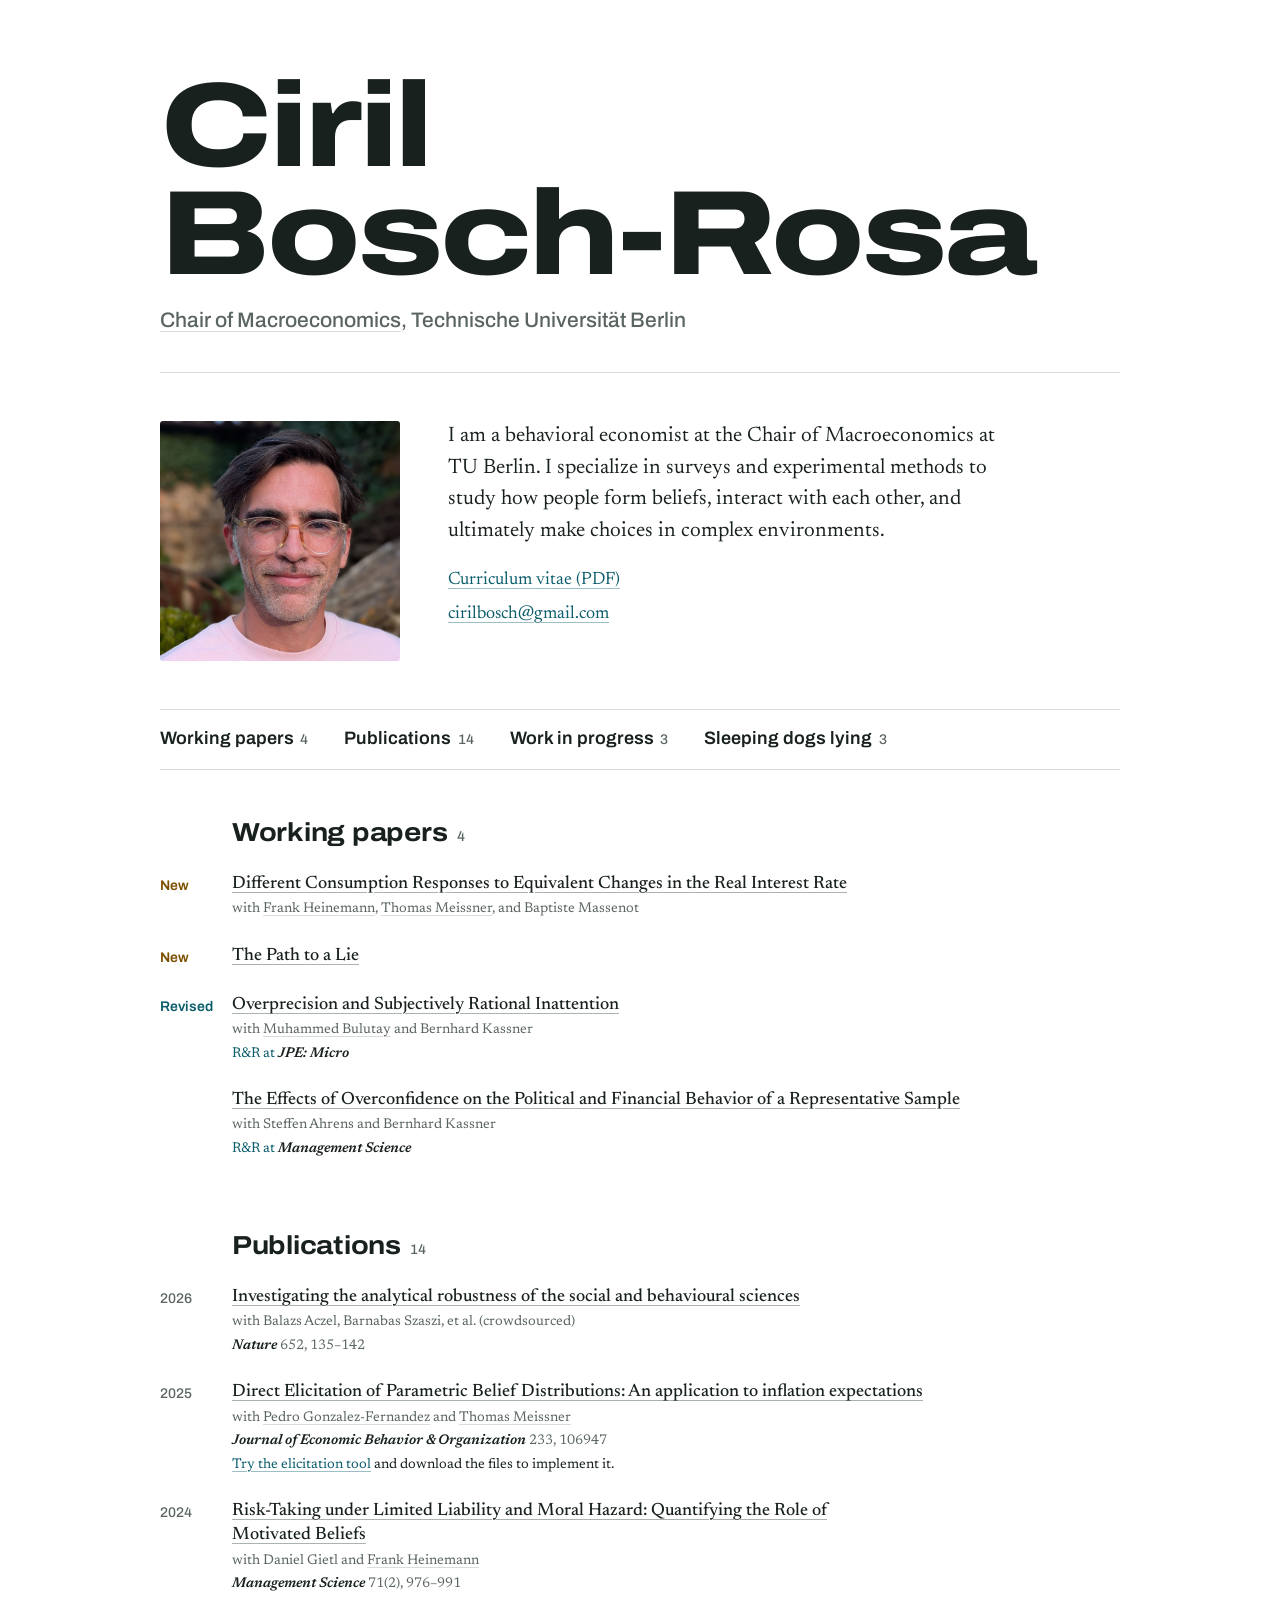
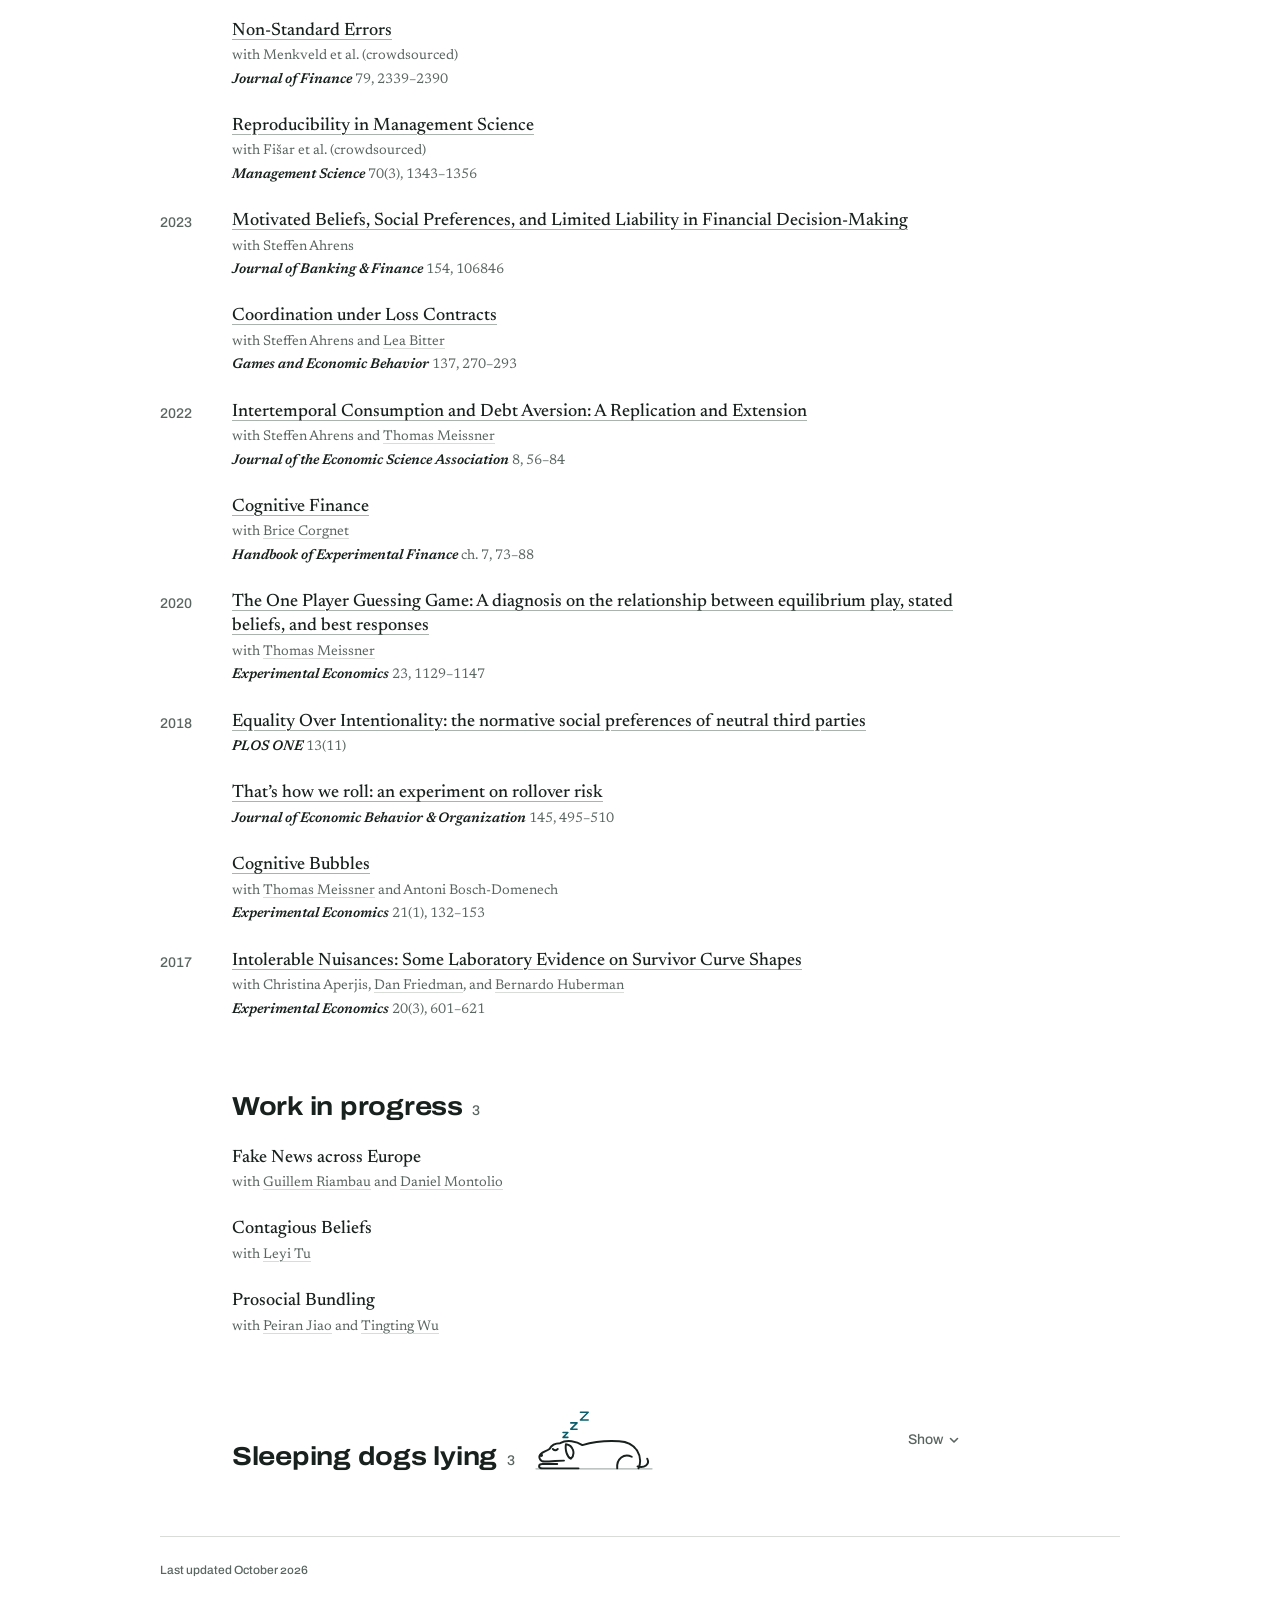
==== index.html @ 8be8461b "Link papers over https (Enforce HTTPS now on for papers.boschrosa.com) Co-Authored-By: Claude Opus 5" ====
<!doctype html>
<html lang="en">
<head>
<meta charset="utf-8">
<meta name="viewport" content="width=device-width, initial-scale=1, viewport-fit=cover">
<title>Ciril Bosch-Rosa</title>
<meta name="description" content="Behavioral economist at the Chair of Macroeconomics, TU Berlin. Surveys and experiments on how people form beliefs, interact with each other, and make choices in complex environments.">
<link rel="canonical" href="https://www.boschrosa.com/">
<meta property="og:type" content="website">
<meta property="og:title" content="Ciril Bosch-Rosa">
<meta property="og:description" content="Behavioral economist at the Chair of Macroeconomics, TU Berlin.">
<meta property="og:url" content="https://www.boschrosa.com/">
<meta property="og:image" content="https://www.boschrosa.com/photo.jpg">
<link rel="icon" href="favicon.svg" type="image/svg+xml">
<link rel="preload" href="fonts/newsreader.woff" as="font" type="font/woff" crossorigin>
<link rel="stylesheet" href="style.css">
<script type="application/ld+json">
{"@context":"https://schema.org","@type":"Person","name":"Ciril Bosch-Rosa","jobTitle":"Behavioral economist","url":"https://www.boschrosa.com/","affiliation":{"@type":"Organization","name":"Chair of Macroeconomics, Technische Universität Berlin","url":"https://www.tu.berlin/en/macroeconomics"}}
</script>
</head>
<body>
<div class="wrap">

<header class="masthead">
  <h1 class="name"><span>Ciril</span> <span>Bosch-Rosa</span></h1>
  <p class="role"><a href="https://www.tu.berlin/en/macroeconomics">Chair of Macroeconomics</a>, Technische Universität Berlin</p>
</header>

<section class="intro" aria-label="About">
  <img class="portrait" src="photo.jpg" alt="Portrait of Ciril Bosch-Rosa" width="800" height="800">
  <div class="intro-text">
    <p class="bio">I am a behavioral economist at the Chair of Macroeconomics at TU Berlin. I specialize in surveys and experimental methods to study how people form beliefs, interact with each other, and ultimately make choices in complex environments.</p>
    <ul class="contact">
      <li><a href="https://papers.boschrosa.com/BoschRosa_CV.pdf">Curriculum vitae (PDF)</a></li>
      <li><a href="mailto:cirilbosch@gmail.com">cirilbosch@gmail.com</a></li>
    </ul>
  </div>
</section>

<nav class="sections" aria-label="Sections">
  <ul class="contents">
    <li><a href="#working-papers"><span class="label">Working papers</span> <span class="count">4</span></a></li>
    <li><a href="#publications"><span class="label">Publications</span> <span class="count">14</span></a></li>
    <li><a href="#in-progress"><span class="label">Work in progress</span> <span class="count">3</span></a></li>
    <li><a href="#sleeping-dogs"><span class="label">Sleeping dogs lying</span> <span class="count">3</span></a></li>
  </ul>
</nav>

  <main>

    <section class="section" aria-labelledby="working-papers">
      <h2 id="working-papers">Working papers <span class="count">4</span></h2>
      <ul class="papers">

        <li class="paper">
          <span class="mark flag new">New</span>
          <div class="entry">
            <p class="title"><a href="https://papers.boschrosa.com/consumption.pdf">Different Consumption Responses to Equivalent Changes in the Real Interest Rate</a></p>
            <p class="authors">with <a href="https://www.tu.berlin/macroeconomics/team/prof-dr-frank-heinemann">Frank Heinemann</a>, <a href="https://tmeissner.com/">Thomas Meissner</a>, and Baptiste Massenot</p>
          </div>
        </li>

        <li class="paper">
          <span class="mark flag new">New</span>
          <div class="entry">
            <p class="title"><a href="https://papers.boschrosa.com/Path.pdf">The Path to a Lie</a></p>
          </div>
        </li>

        <li class="paper">
          <span class="mark flag">Revised</span>
          <div class="entry">
            <p class="title"><a href="https://papers.boschrosa.com/Irrational.pdf">Overprecision and Subjectively Rational Inattention</a></p>
            <p class="authors">with <a href="https://sites.google.com/view/muhammedbulutay/about-me">Muhammed Bulutay</a> and Bernhard Kassner</p>
            <p class="venue status">R&amp;R at <cite>JPE: Micro</cite></p>
          </div>
        </li>

        <li class="paper">
          <span class="mark"></span>
          <div class="entry">
            <p class="title"><a href="https://papers.boschrosa.com/ExpectedError.pdf">The Effects of Overconfidence on the Political and Financial Behavior of a Representative Sample</a></p>
            <p class="authors">with Steffen Ahrens and Bernhard Kassner</p>
            <p class="venue status">R&amp;R at <cite>Management Science</cite></p>
          </div>
        </li>

      </ul>
    </section>

    <section class="section" aria-labelledby="publications">
      <h2 id="publications">Publications <span class="count">14</span></h2>
      <ol class="papers">

        <li class="paper">
          <span class="mark">2026</span>
          <div class="entry">
            <p class="title"><a href="https://www.nature.com/articles/s41586-025-09844-9">Investigating the analytical robustness of the social and behavioural sciences</a></p>
            <p class="authors">with Balazs Aczel, Barnabas Szaszi, et al. (crowdsourced)</p>
            <p class="venue"><cite>Nature</cite> <span class="num">652, 135–142</span></p>
          </div>
        </li>

        <li class="paper">
          <span class="mark">2025</span>
          <div class="entry">
            <p class="title"><a href="https://papers.boschrosa.com/Beliefs.pdf">Direct Elicitation of Parametric Belief Distributions: An application to inflation expectations</a></p>
            <p class="authors">with <a href="https://www.pgonzalezfernandez.com/">Pedro Gonzalez-Fernandez</a> and <a href="https://tmeissner.com/">Thomas Meissner</a></p>
            <p class="venue"><cite>Journal of Economic Behavior &amp; Organization</cite> <span class="num">233, 106947</span></p>
            <p class="extra"><a href="https://tmeissner.com/tools/">Try the elicitation tool</a> and download the files to implement it.</p>
          </div>
        </li>

        <li class="paper">
          <span class="mark">2024</span>
          <div class="entry">
            <p class="title"><a href="https://papers.boschrosa.com/motivated.pdf">Risk-Taking under Limited Liability and Moral Hazard: Quantifying the Role of Motivated Beliefs</a></p>
            <p class="authors">with Daniel Gietl and <a href="https://www.tu.berlin/macroeconomics/team/prof-dr-frank-heinemann">Frank Heinemann</a></p>
            <p class="venue"><cite>Management Science</cite> <span class="num">71(2), 976–991</span></p>
          </div>
        </li>

        <li class="paper">
          <span class="mark"><span class="sr">2024</span></span>
          <div class="entry">
            <p class="title"><a href="https://papers.boschrosa.com/nonstandard.pdf">Non-Standard Errors</a></p>
            <p class="authors">with Menkveld et al. (crowdsourced)</p>
            <p class="venue"><cite>Journal of Finance</cite> <span class="num">79, 2339–2390</span></p>
          </div>
        </li>

        <li class="paper">
          <span class="mark"><span class="sr">2024</span></span>
          <div class="entry">
            <p class="title"><a href="https://pubsonline.informs.org/doi/10.1287/mnsc.2023.03556">Reproducibility in Management Science</a></p>
            <p class="authors">with Fišar et al. (crowdsourced)</p>
            <p class="venue"><cite>Management Science</cite> <span class="num">70(3), 1343–1356</span></p>
          </div>
        </li>

        <li class="paper">
          <span class="mark">2023</span>
          <div class="entry">
            <p class="title"><a href="https://papers.boschrosa.com/SocialMotivation.pdf">Motivated Beliefs, Social Preferences, and Limited Liability in Financial Decision-Making</a></p>
            <p class="authors">with Steffen Ahrens</p>
            <p class="venue"><cite>Journal of Banking &amp; Finance</cite> <span class="num">154, 106846</span></p>
          </div>
        </li>

        <li class="paper">
          <span class="mark"><span class="sr">2023</span></span>
          <div class="entry">
            <p class="title"><a href="https://papers.boschrosa.com/NegativeEffort.pdf">Coordination under Loss Contracts</a></p>
            <p class="authors">with Steffen Ahrens and <a href="https://www.leabitter.com/">Lea Bitter</a></p>
            <p class="venue"><cite>Games and Economic Behavior</cite> <span class="num">137, 270–293</span></p>
          </div>
        </li>

        <li class="paper">
          <span class="mark">2022</span>
          <div class="entry">
            <p class="title"><a href="https://papers.boschrosa.com/Replication.pdf">Intertemporal Consumption and Debt Aversion: A Replication and Extension</a></p>
            <p class="authors">with Steffen Ahrens and <a href="https://tmeissner.com/">Thomas Meissner</a></p>
            <p class="venue"><cite>Journal of the Economic Science Association</cite> <span class="num">8, 56–84</span></p>
          </div>
        </li>

        <li class="paper">
          <span class="mark"><span class="sr">2022</span></span>
          <div class="entry">
            <p class="title"><a href="https://papers.boschrosa.com/BoschRosaCorgnet.pdf">Cognitive Finance</a></p>
            <p class="authors">with <a href="https://sites.google.com/site/corgnetb/">Brice Corgnet</a></p>
            <p class="venue"><cite>Handbook of Experimental Finance</cite> <span class="num">ch. 7, 73–88</span></p>
          </div>
        </li>

        <li class="paper">
          <span class="mark">2020</span>
          <div class="entry">
            <p class="title"><a href="https://papers.boschrosa.com/R2final.pdf">The One Player Guessing Game: A diagnosis on the relationship between equilibrium play, stated beliefs, and best responses</a></p>
            <p class="authors">with <a href="https://tmeissner.com/">Thomas Meissner</a></p>
            <p class="venue"><cite>Experimental Economics</cite> <span class="num">23, 1129–1147</span></p>
          </div>
        </li>

        <li class="paper">
          <span class="mark">2018</span>
          <div class="entry">
            <p class="title"><a href="https://papers.boschrosa.com/Two_tails.pdf">Equality Over Intentionality: the normative social preferences of neutral third parties</a></p>
            <p class="venue"><cite>PLOS ONE</cite> <span class="num">13(11)</span></p>
          </div>
        </li>

        <li class="paper">
          <span class="mark"><span class="sr">2018</span></span>
          <div class="entry">
            <p class="title"><a href="https://papers.boschrosa.com/Rollover.pdf">That’s how we roll: an experiment on rollover risk</a></p>
            <p class="venue"><cite>Journal of Economic Behavior &amp; Organization</cite> <span class="num">145, 495–510</span></p>
          </div>
        </li>

        <li class="paper">
          <span class="mark"><span class="sr">2018</span></span>
          <div class="entry">
            <p class="title"><a href="https://papers.boschrosa.com/CogBu.pdf">Cognitive Bubbles</a></p>
            <p class="authors">with <a href="https://tmeissner.com/">Thomas Meissner</a> and Antoni Bosch-Domenech</p>
            <p class="venue"><cite>Experimental Economics</cite> <span class="num">21(1), 132–153</span></p>
          </div>
        </li>

        <li class="paper">
          <span class="mark">2017</span>
          <div class="entry">
            <p class="title"><a href="https://papers.boschrosa.com/Frog.pdf">Intolerable Nuisances: Some Laboratory Evidence on Survivor Curve Shapes</a></p>
            <p class="authors">with Christina Aperjis, <a href="https://leeps.ucsc.edu/people/details/dan-friedman">Dan Friedman</a>, and <a href="https://en.wikipedia.org/wiki/Bernardo_Huberman">Bernardo Huberman</a></p>
            <p class="venue"><cite>Experimental Economics</cite> <span class="num">20(3), 601–621</span></p>
          </div>
        </li>

      </ol>
    </section>

    <section class="section" aria-labelledby="in-progress">
      <h2 id="in-progress">Work in progress <span class="count">3</span></h2>
      <ul class="papers">
        <li class="paper">
          <span class="mark"></span>
          <div class="entry">
            <p class="title">Fake News across Europe</p>
            <p class="authors">with <a href="http://guillemriambau.com/">Guillem Riambau</a> and <a href="https://sites.google.com/site/danielmontolio2">Daniel Montolio</a></p>
          </div>
        </li>
        <li class="paper">
          <span class="mark"></span>
          <div class="entry">
            <p class="title">Contagious Beliefs</p>
            <p class="authors">with <a href="https://www.econ.lmu.de/en/persons/contact-page/contact-page_6721.html">Leyi Tu</a></p>
          </div>
        </li>
        <li class="paper">
          <span class="mark"></span>
          <div class="entry">
            <p class="title">Prosocial Bundling</p>
            <p class="authors">with <a href="https://peiranjiao.wordpress.com/">Peiran Jiao</a> and <a href="https://sites.google.com/view/tingtingwuecon/home">Tingting Wu</a></p>
          </div>
        </li>
      </ul>
    </section>

    <section class="section" aria-labelledby="sleeping-dogs">
      <details class="fold">
      <summary>
        <h2 id="sleeping-dogs">Sleeping dogs lying <span class="count">3</span></h2>
        <svg class="dog" viewBox="0 -4 124 64" width="92" height="48" aria-hidden="true" focusable="false">
          <g class="z"><path d="M30 20h5l-5 5h5"/><path d="M38 10h6.5l-6.5 6.5h6.5"/><path d="M48 -1h8l-8 8h8"/></g>
          <path class="ground" d="M2 57.5H122"/>
          <path class="line" d="M108 57C113 45 106 30 88 29C72 28 60 30 50 33C44 29 34 27 27 31C22 31 18 33 16 37C13 39 9 40 7 42C4 45 6 50 11 50C18 50 25 49 31 49"/>
          <path class="line" d="M46 57H9C4 57 4 52.5 9 52.5H24"/>
          <path class="line" d="M33 32C41 33 43 43 38 47C34 45 32 38 33 32Z"/>
          <path class="line" d="M86 57C85 47 93 41 101 45"/>
          <path class="line" d="M107 55C114 57 120 53 117 47"/>
          <path class="line eye-shut" d="M19.5 37Q22 39.5 24.5 37"/>
          <circle class="dot eye-open" cx="22" cy="37.5" r="1.6"/>
          <circle class="dot" cx="7.5" cy="43.5" r="1.8"/>
        </svg>
        <span class="toggle"><span class="when-closed">Show</span><span class="when-open">Hide</span><svg class="chev" viewBox="0 0 12 12" width="12" height="12" aria-hidden="true" focusable="false"><path d="M2.5 4.5 6 8l3.5-3.5"/></svg></span>
      </summary>
      <ul class="papers">
        <li class="paper">
          <span class="mark"></span>
          <div class="entry">
            <p class="title"><a href="https://papers.boschrosa.com/Hotelling.pdf">Hotelling’s Minimum Differentiation Principle in a Continuous-Time Experiment with Price and Location Choices</a></p>
            <p class="authors">with <a href="http://www.cazaar.com/">Curtis Kephart</a> and <a href="https://liamrose.me/">Liam Rose</a></p>
          </div>
        </li>
        <li class="paper">
          <span class="mark"></span>
          <div class="entry">
            <p class="title"><a href="https://papers.boschrosa.com/DynamicOC.pdf">Price Dynamics and Trader Overconfidence</a></p>
            <p class="authors">with Steffen Ahrens and <a href="https://www.pank.eu/">Rasmus Pank</a></p>
          </div>
        </li>
        <li class="paper">
          <span class="mark"></span>
          <div class="entry">
            <p class="title"><a href="https://papers.boschrosa.com/Observability.pdf">Observability, Honesty, and the Social Image Costs of Lying</a></p>
            <p class="authors">with <a href="https://sites.google.com/site/leventneyse/home">Levent Neyse</a> and <a href="https://sites.google.com/site/danielenosenzoeconomics/">Daniele Nosenzo</a></p>
          </div>
        </li>
      </ul>
      </details>
    </section>

  </main>

<footer class="footer">Last updated October 2026</footer>

</div>
</body>
</html>
---- style.css ----
/* Fonts are self-hosted on purpose: no requests to Google or any other third party. */
@font-face {
  font-family: "Newsreader";
  src: url("fonts/newsreader.woff") format("woff");
  font-weight: 400 600;
  font-style: normal;
  font-display: swap;
}
@font-face {
  font-family: "Newsreader";
  src: url("fonts/newsreader-italic.woff") format("woff");
  font-weight: 400 600;
  font-style: italic;
  font-display: swap;
}
@font-face {
  font-family: "Archivo";
  src: url("fonts/archivo.woff") format("woff");
  font-weight: 500 800;
  font-stretch: 100% 125%;
  font-display: swap;
}

/* Layout: one column. A wide-set name as the masthead; then the photo beside the bio, CV and email;
   then a pinned row of section links; then the paper ledger with the year hanging in the margin. */
:root {
  --paper: #ffffff;
  --ink: #18211e;
  --muted: #5a6561;
  --rule: #d8ddd7;
  --rule-strong: #aab3ae;
  --accent: #0b5d6b;
  --fresh: #7a4f00;

  --display: "Archivo", "Helvetica Neue", Arial, sans-serif;
  --text: "Newsreader", Charter, "Iowan Old Style", "Palatino Linotype", Georgia, serif;
  --label: "Archivo", "Helvetica Neue", Arial, sans-serif;

  --step--2: 0.75rem;
  --step--1: 0.875rem;
  --step-0: 1.125rem;
  --step-1: 1.3125rem;
  --step-2: 1.625rem;

  --mark-col: 4.5rem;
}
@media (prefers-color-scheme: dark) {
  :root:not([data-theme="light"]) {
    --paper: #121715;
    --ink: #e2e7e4;
    --muted: #9aa5a0;
    --rule: #29322f;
    --rule-strong: #4c5753;
    --accent: #7cc4cf;
    --fresh: #e6c27c;
    color-scheme: dark;
  }
}
:root[data-theme="dark"] {
  --paper: #121715;
  --ink: #e2e7e4;
  --muted: #9aa5a0;
  --rule: #29322f;
  --rule-strong: #4c5753;
  --accent: #7cc4cf;
  --fresh: #e6c27c;
  color-scheme: dark;
}

*, *::before, *::after { box-sizing: border-box; }

body {
  margin: 0;
  background: var(--paper);
  color: var(--ink);
  font-family: var(--text);
  font-size: var(--step-0);
  line-height: 1.55;
  font-variant-numeric: oldstyle-nums proportional-nums;
  text-rendering: optimizeLegibility;
  -webkit-font-smoothing: antialiased;
  padding-left: max(16px, env(safe-area-inset-left, 0px));
  padding-right: max(16px, env(safe-area-inset-right, 0px));
}

img { max-width: 100%; display: block; }

a {
  color: inherit;
  text-decoration-line: underline;
  text-decoration-thickness: 1px;
  text-decoration-color: var(--rule-strong);
  text-underline-offset: 0.2em;
}
a:hover { color: var(--accent); text-decoration-color: var(--accent); }
a:focus-visible { outline: 2px solid var(--accent); outline-offset: 2px; border-radius: 2px; }

.sr { position: absolute; width: 1px; height: 1px; overflow: hidden; clip: rect(0 0 0 0); white-space: nowrap; }

.wrap { max-width: 60rem; margin-inline: auto; }

/* Masthead: name and affiliation */
.masthead {
  container-type: inline-size;
  padding-block: clamp(2.5rem, 6vw, 4.5rem) clamp(1.75rem, 3vw, 2.5rem);
  border-bottom: 1px solid var(--rule);
}
.name {
  margin: 0;
  font-family: var(--display);
  font-stretch: 125%;
  font-weight: 800;
  /* "Bosch-Rosa" is 7.28 em wide, so 13cqw always fits it inside the header */
  font-size: clamp(2.5rem, 13cqw, 7.5rem);
  line-height: 0.9;
  letter-spacing: -0.025em;
}
.name span { display: block; white-space: nowrap; }
.role {
  margin: 1.1rem 0 0;
  font-family: var(--label);
  font-size: var(--step-1);
  font-weight: 500;
  color: var(--muted);
  line-height: 1.35;
}
.role a { text-decoration-color: var(--rule); }

/* About: photo beside the bio, CV and email */
.intro {
  display: grid;
  grid-template-columns: auto minmax(0, 1fr);
  align-items: start;
  gap: clamp(1.5rem, 4vw, 3rem);
  padding-block: clamp(2rem, 4vw, 3rem);
}
.portrait {
  width: clamp(10rem, 24vw, 15rem);
  height: auto;
  aspect-ratio: 1;
  object-fit: cover;
  border-radius: 3px;
  background: var(--rule);
}
.portrait-empty {
  display: grid;
  place-items: center;
  font-family: var(--label);
  font-size: var(--step--2);
  color: var(--muted);
  text-align: center;
  padding: 0.5rem;
}
.intro-text { min-width: 0; max-width: 36rem; display: flex; flex-direction: column; gap: 1.25rem; }
.bio { margin: 0; font-size: var(--step-1); line-height: 1.5; text-wrap: pretty; }
.contact { list-style: none; margin: 0; padding: 0; display: flex; flex-direction: column; gap: 0.35rem; }
.contact a { color: var(--accent); text-decoration-color: color-mix(in srgb, var(--accent) 40%, transparent); }
.contact a:hover { text-decoration-color: var(--accent); }

/* Section links: one row that stays at the top of the screen while reading the papers */
body::before {
  content: "";
  position: fixed;
  inset: 0 0 auto;
  height: env(safe-area-inset-top, 0px);
  z-index: 10;
  background: var(--paper);
}
.sections {
  position: sticky;
  top: env(safe-area-inset-top, 0px);
  z-index: 5;
  background: var(--paper);
  border-block: 1px solid var(--rule);
  margin-bottom: clamp(2rem, 4vw, 3rem);
}
.contents {
  list-style: none;
  margin: 0;
  padding: 0.9rem 0;
  display: flex;
  flex-wrap: wrap;
  gap: 0.5rem 2.25rem;
}
.contents li { flex: none; }
.contents a {
  font-family: var(--label);
  font-size: var(--step-0);
  font-weight: 600;
  text-decoration: none;
  display: inline-flex;
  align-items: baseline;
  gap: 0.4rem;
}
.contents a:hover .label { color: var(--accent); text-decoration: underline; text-underline-offset: 0.2em; }
.contents .count { font-size: var(--step--1); }
.count { color: var(--muted); font-variant-numeric: tabular-nums lining-nums; font-weight: 500; }

/* Paper ledger */
main { min-width: 0; max-width: 50rem; padding-bottom: 4rem; }
.section + .section { margin-top: clamp(3rem, 6vw, 4.5rem); }
.section h2 {
  margin: 0 0 1.5rem;
  padding-left: var(--mark-col);
  font-family: var(--display);
  font-stretch: 112%;
  font-weight: 700;
  font-size: var(--step-2);
  line-height: 1.15;
  letter-spacing: -0.01em;
  display: flex;
  align-items: baseline;
  gap: 0.6rem;
  scroll-margin-top: 5.5rem;
}
.section h2 .count { font-family: var(--label); font-size: var(--step--1); font-stretch: 100%; }
.note { margin: -0.75rem 0 1.5rem; padding-left: var(--mark-col); color: var(--muted); font-size: var(--step--1); font-style: italic; }

.papers { list-style: none; margin: 0; padding: 0; display: flex; flex-direction: column; gap: 1.5rem; }
.paper { display: grid; grid-template-columns: var(--mark-col) minmax(0, 1fr); }
.mark {
  font-family: var(--label);
  font-size: var(--step--1);
  font-weight: 500;
  color: var(--muted);
  font-variant-numeric: tabular-nums lining-nums;
  padding-top: 0.2rem;
}
.mark.flag { color: var(--accent); font-weight: 600; }
.mark.flag.new { color: var(--fresh); }
.entry { min-width: 0; }
.title { margin: 0; font-weight: 500; line-height: 1.35; text-wrap: pretty; }
.title a { text-decoration-color: var(--rule-strong); }
.authors, .venue, .extra { margin: 0.2rem 0 0; font-size: var(--step--1); line-height: 1.45; }
.authors { color: var(--muted); }
.authors a { text-decoration-color: var(--rule); }
.venue cite { font-style: italic; font-weight: 600; color: var(--ink); }
.venue .num { font-variant-numeric: lining-nums tabular-nums; color: var(--muted); }
.status { color: var(--accent); }
.extra a { color: var(--accent); text-decoration-color: color-mix(in srgb, var(--accent) 40%, transparent); }

/* Sleeping dogs: folded by default; the dog wakes when the section opens */
.fold > summary {
  list-style: none;
  cursor: pointer;
  display: flex;
  flex-wrap: wrap;
  align-items: flex-end;
  gap: 0.5rem 1.25rem;
  padding-left: var(--mark-col);
  border-radius: 3px;
}
.fold > summary::-webkit-details-marker { display: none; }
.fold > summary:focus-visible { outline: 2px solid var(--accent); outline-offset: 6px; }
.fold > summary h2 { margin: 0; padding-left: 0; }
.fold[open] > summary { margin-bottom: 1.5rem; }

.dog { width: 7.5rem; height: auto; flex: none; color: var(--ink); overflow: visible; }
.dog .line { fill: none; stroke: currentColor; stroke-width: 2; stroke-linecap: round; stroke-linejoin: round; }
.dog .ground { fill: none; stroke: var(--rule-strong); stroke-width: 1.2; stroke-linecap: round; }
.dog .dot { fill: currentColor; }
.dog .z path { fill: none; stroke: var(--accent); stroke-width: 1.6; stroke-linecap: round; stroke-linejoin: round; }
.dog .eye-open { display: none; }
.fold[open] .dog .eye-open { display: inline; }
.fold[open] .dog .eye-shut,
.fold[open] .dog .z { display: none; }

.toggle {
  margin-left: auto;
  align-self: center;
  display: inline-flex;
  align-items: center;
  gap: 0.3rem;
  font-family: var(--label);
  font-size: var(--step--1);
  font-weight: 500;
  color: var(--muted);
}
.fold > summary:hover .toggle { color: var(--accent); }
.chev { fill: none; stroke: currentColor; stroke-width: 1.6; stroke-linecap: round; stroke-linejoin: round; transition: transform 0.2s ease; }
.fold[open] .chev { transform: rotate(180deg); }
.fold[open] .when-closed,
.fold:not([open]) .when-open { display: none; }

@media (prefers-reduced-motion: no-preference) {
  .dog .z path { animation: drift 3.6s ease-in-out infinite; transform-box: fill-box; transform-origin: center; }
  .dog .z path:nth-child(2) { animation-delay: 1.2s; }
  .dog .z path:nth-child(3) { animation-delay: 2.4s; }
}
@media (prefers-reduced-motion: reduce) {
  .chev { transition: none; }
}
@keyframes drift {
  0% { opacity: 0; transform: translate(0, 3px); }
  25%, 70% { opacity: 1; }
  100% { opacity: 0; transform: translate(2px, -5px); }
}

.footer {
  border-top: 1px solid var(--rule);
  padding-block: 1.5rem 2.5rem;
  font-family: var(--label);
  font-size: var(--step--2);
  color: var(--muted);
}

/* Phones and narrow windows: photo above the bio, section row scrolls sideways */
@media (max-width: 40rem) {
  .intro { grid-template-columns: minmax(0, 1fr); }
  .portrait { width: 12rem; }
  .contents { flex-wrap: nowrap; overflow-x: auto; gap: 1.5rem; padding-block: 0.75rem; }
  :root { --mark-col: 3.75rem; }
}
@media (max-width: 26rem) {
  :root { --mark-col: 0rem; }
  .paper { grid-template-columns: minmax(0, 1fr); }
  .mark:empty { display: none; }
  .mark:has(> .sr:only-child) { padding: 0; }
  .mark { padding: 0 0 0.25rem; }
}

@media (prefers-reduced-motion: reduce) {
  html { scroll-behavior: auto; }
}
@media (prefers-reduced-motion: no-preference) {
  html { scroll-behavior: smooth; }
}

@media print {
  :root { --paper: #fff; --ink: #000; --muted: #333; --accent: #000; }
  body { padding: 0; font-size: 11pt; }
  .sections, .portrait { display: none; }
  .intro { grid-template-columns: minmax(0, 1fr); }
  a { text-decoration: none; }
}
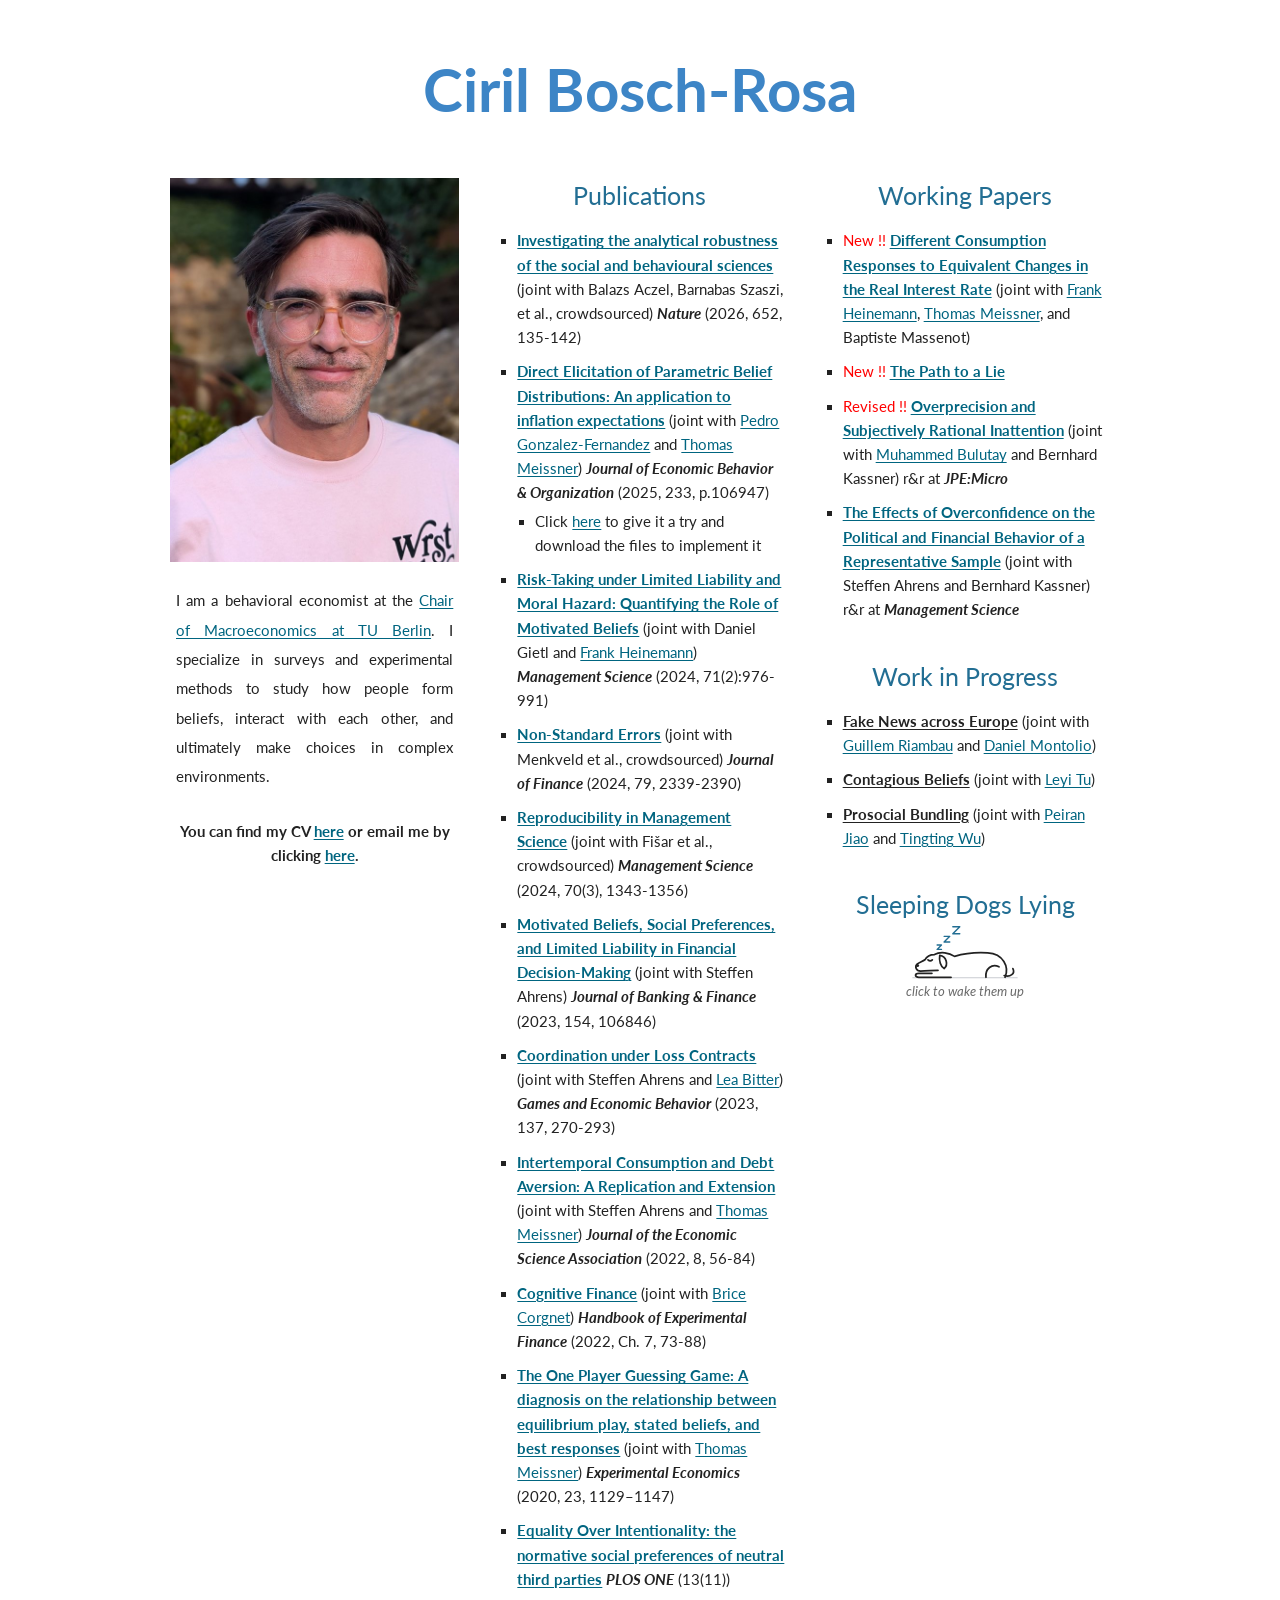
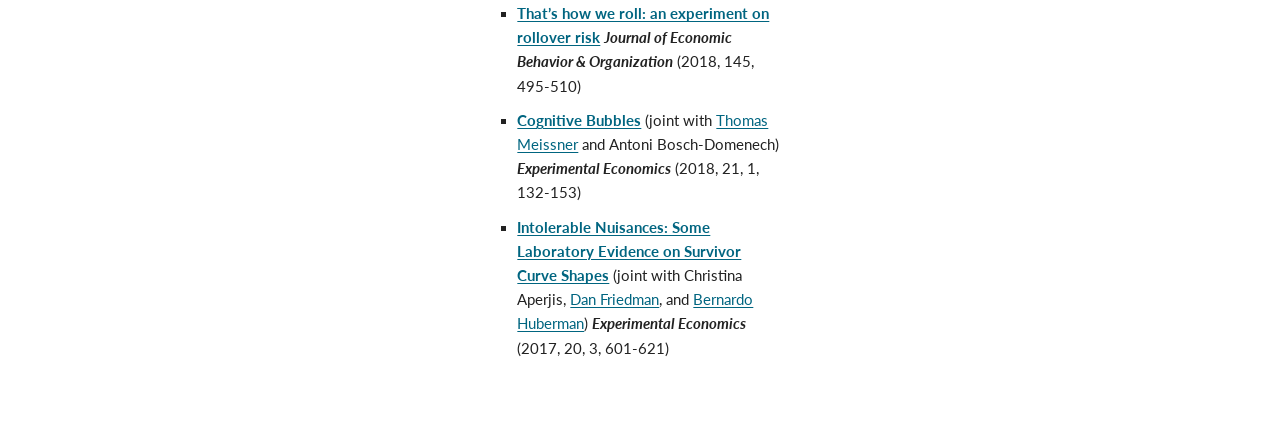
==== commit 15b332fd: "Return to the look of the original Google Site, keeping the waking dog Centred title, three columns " ====
--- a/index.html
+++ b/index.html
@@ -12,246 +12,97 @@
 <meta property="og:url" content="https://www.boschrosa.com/">
 <meta property="og:image" content="https://www.boschrosa.com/photo.jpg">
 <link rel="icon" href="favicon.svg" type="image/svg+xml">
-<link rel="preload" href="fonts/newsreader.woff" as="font" type="font/woff" crossorigin>
+<link rel="preload" href="fonts/lato-regular.woff" as="font" type="font/woff" crossorigin>
+<link rel="preload" href="fonts/lato-bold.woff" as="font" type="font/woff" crossorigin>
 <link rel="stylesheet" href="style.css">
 <script type="application/ld+json">
 {"@context":"https://schema.org","@type":"Person","name":"Ciril Bosch-Rosa","jobTitle":"Behavioral economist","url":"https://www.boschrosa.com/","affiliation":{"@type":"Organization","name":"Chair of Macroeconomics, Technische Universität Berlin","url":"https://www.tu.berlin/en/macroeconomics"}}
 </script>
 </head>
 <body>
-<div class="wrap">
+<div class="site">
 
-<header class="masthead">
-  <h1 class="name"><span>Ciril</span> <span>Bosch-Rosa</span></h1>
-  <p class="role"><a href="https://www.tu.berlin/en/macroeconomics">Chair of Macroeconomics</a>, Technische Universität Berlin</p>
+<header>
+  <h1 class="name">Ciril Bosch-Rosa</h1>
 </header>
 
-<section class="intro" aria-label="About">
-  <img class="portrait" src="photo.jpg" alt="Portrait of Ciril Bosch-Rosa" width="800" height="800">
-  <div class="intro-text">
-    <p class="bio">I am a behavioral economist at the Chair of Macroeconomics at TU Berlin. I specialize in surveys and experimental methods to study how people form beliefs, interact with each other, and ultimately make choices in complex environments.</p>
-    <ul class="contact">
-      <li><a href="https://papers.boschrosa.com/BoschRosa_CV.pdf">Curriculum vitae (PDF)</a></li>
-      <li><a href="mailto:cirilbosch@gmail.com">cirilbosch@gmail.com</a></li>
-    </ul>
+<main class="columns">
+
+  <!-- Left column: photo and bio -->
+  <div class="col about">
+    <img class="portrait" src="photo.jpg" alt="Portrait of Ciril Bosch-Rosa" width="600" height="797">
+    <p class="bio">I am a behavioral economist at the <a href="https://www.tu.berlin/en/macroeconomics">Chair of Macroeconomics at TU Berlin</a>. I specialize in surveys and experimental methods to study how people form beliefs, interact with each other, and ultimately make choices in complex environments.</p>
+    <p class="contact">You can find my CV <a href="https://papers.boschrosa.com/BoschRosa_CV.pdf">here</a> or email me by clicking <a href="mailto:cirilbosch@gmail.com">here</a>.</p>
   </div>
-</section>
 
-<nav class="sections" aria-label="Sections">
-  <ul class="contents">
-    <li><a href="#working-papers"><span class="label">Working papers</span> <span class="count">4</span></a></li>
-    <li><a href="#publications"><span class="label">Publications</span> <span class="count">14</span></a></li>
-    <li><a href="#in-progress"><span class="label">Work in progress</span> <span class="count">3</span></a></li>
-    <li><a href="#sleeping-dogs"><span class="label">Sleeping dogs lying</span> <span class="count">3</span></a></li>
-  </ul>
-</nav>
-
-  <main>
-
-    <section class="section" aria-labelledby="working-papers">
-      <h2 id="working-papers">Working papers <span class="count">4</span></h2>
+  <!-- Middle column: publications -->
+  <div class="col">
+    <section aria-labelledby="publications">
+      <h2 id="publications">Publications</h2>
       <ul class="papers">
 
-        <li class="paper">
-          <span class="mark flag new">New</span>
-          <div class="entry">
-            <p class="title"><a href="https://papers.boschrosa.com/consumption.pdf">Different Consumption Responses to Equivalent Changes in the Real Interest Rate</a></p>
-            <p class="authors">with <a href="https://www.tu.berlin/macroeconomics/team/prof-dr-frank-heinemann">Frank Heinemann</a>, <a href="https://tmeissner.com/">Thomas Meissner</a>, and Baptiste Massenot</p>
-          </div>
+        <li><a class="t" href="https://www.nature.com/articles/s41586-025-09844-9">Investigating the analytical robustness of the social and behavioural sciences</a> (joint with Balazs Aczel, Barnabas Szaszi, et al., crowdsourced) <span class="j">Nature</span> (2026, 652, 135-142)</li>
+
+        <li><a class="t" href="https://papers.boschrosa.com/Beliefs.pdf">Direct Elicitation of Parametric Belief Distributions: An application to inflation expectations</a> (joint with <a href="https://www.pgonzalezfernandez.com/">Pedro Gonzalez-Fernandez</a> and <a href="https://tmeissner.com/">Thomas Meissner</a>) <span class="j">Journal of Economic Behavior &amp; Organization</span> (2025, 233, p.106947)
+          <ul>
+            <li>Click <a href="https://tmeissner.com/tools/">here</a> to give it a try and download the files to implement it</li>
+          </ul>
         </li>
 
-        <li class="paper">
-          <span class="mark flag new">New</span>
-          <div class="entry">
-            <p class="title"><a href="https://papers.boschrosa.com/Path.pdf">The Path to a Lie</a></p>
-          </div>
-        </li>
+        <li><a class="t" href="https://papers.boschrosa.com/motivated.pdf">Risk-Taking under Limited Liability and Moral Hazard: Quantifying the Role of Motivated Beliefs</a> (joint with Daniel Gietl and <a href="https://www.tu.berlin/macroeconomics/team/prof-dr-frank-heinemann">Frank Heinemann</a>) <span class="j">Management Science</span> (2024, 71(2):976-991)</li>
 
-        <li class="paper">
-          <span class="mark flag">Revised</span>
-          <div class="entry">
-            <p class="title"><a href="https://papers.boschrosa.com/Irrational.pdf">Overprecision and Subjectively Rational Inattention</a></p>
-            <p class="authors">with <a href="https://sites.google.com/view/muhammedbulutay/about-me">Muhammed Bulutay</a> and Bernhard Kassner</p>
-            <p class="venue status">R&amp;R at <cite>JPE: Micro</cite></p>
-          </div>
-        </li>
+        <li><a class="t" href="https://papers.boschrosa.com/nonstandard.pdf">Non-Standard Errors</a> (joint with Menkveld et al., crowdsourced) <span class="j">Journal of Finance</span> (2024, 79, 2339-2390)</li>
 
-        <li class="paper">
-          <span class="mark"></span>
-          <div class="entry">
-            <p class="title"><a href="https://papers.boschrosa.com/ExpectedError.pdf">The Effects of Overconfidence on the Political and Financial Behavior of a Representative Sample</a></p>
-            <p class="authors">with Steffen Ahrens and Bernhard Kassner</p>
-            <p class="venue status">R&amp;R at <cite>Management Science</cite></p>
-          </div>
-        </li>
+        <li><a class="t" href="https://pubsonline.informs.org/doi/10.1287/mnsc.2023.03556">Reproducibility in Management Science</a> (joint with Fišar et al., crowdsourced) <span class="j">Management Science</span> (2024, 70(3), 1343-1356)</li>
+
+        <li><a class="t" href="https://papers.boschrosa.com/SocialMotivation.pdf">Motivated Beliefs, Social Preferences, and Limited Liability in Financial Decision-Making</a> (joint with Steffen Ahrens) <span class="j">Journal of Banking &amp; Finance</span> (2023, 154, 106846)</li>
+
+        <li><a class="t" href="https://papers.boschrosa.com/NegativeEffort.pdf">Coordination under Loss Contracts</a> (joint with Steffen Ahrens and <a href="https://www.leabitter.com/">Lea Bitter</a>) <span class="j">Games and Economic Behavior</span> (2023, 137, 270-293)</li>
+
+        <li><a class="t" href="https://papers.boschrosa.com/Replication.pdf">Intertemporal Consumption and Debt Aversion: A Replication and Extension</a> (joint with Steffen Ahrens and <a href="https://tmeissner.com/">Thomas Meissner</a>) <span class="j">Journal of the Economic Science Association</span> (2022, 8, 56-84)</li>
+
+        <li><a class="t" href="https://papers.boschrosa.com/BoschRosaCorgnet.pdf">Cognitive Finance</a> (joint with <a href="https://sites.google.com/site/corgnetb/">Brice Corgnet</a>) <span class="j">Handbook of Experimental Finance</span> (2022, Ch. 7, 73-88)</li>
+
+        <li><a class="t" href="https://papers.boschrosa.com/R2final.pdf">The One Player Guessing Game: A diagnosis on the relationship between equilibrium play, stated beliefs, and best responses</a> (joint with <a href="https://tmeissner.com/">Thomas Meissner</a>) <span class="j">Experimental Economics</span> (2020, 23, 1129–1147)</li>
+
+        <li><a class="t" href="https://papers.boschrosa.com/Two_tails.pdf">Equality Over Intentionality: the normative social preferences of neutral third parties</a> <span class="j">PLOS ONE</span> (13(11))</li>
+
+        <li><a class="t" href="https://papers.boschrosa.com/Rollover.pdf">That’s how we roll: an experiment on rollover risk</a> <span class="j">Journal of Economic Behavior &amp; Organization</span> (2018, 145, 495-510)</li>
+
+        <li><a class="t" href="https://papers.boschrosa.com/CogBu.pdf">Cognitive Bubbles</a> (joint with <a href="https://tmeissner.com/">Thomas Meissner</a> and Antoni Bosch-Domenech) <span class="j">Experimental Economics</span> (2018, 21, 1, 132-153)</li>
+
+        <li><a class="t" href="https://papers.boschrosa.com/Frog.pdf">Intolerable Nuisances: Some Laboratory Evidence on Survivor Curve Shapes</a> (joint with Christina Aperjis, <a href="https://leeps.ucsc.edu/people/details/dan-friedman">Dan Friedman</a>, and <a href="https://en.wikipedia.org/wiki/Bernardo_Huberman">Bernardo Huberman</a>) <span class="j">Experimental Economics</span> (2017, 20, 3, 601-621)</li>
 
       </ul>
     </section>
+  </div>
 
-    <section class="section" aria-labelledby="publications">
-      <h2 id="publications">Publications <span class="count">14</span></h2>
-      <ol class="papers">
+  <!-- Right column: working papers, work in progress, sleeping dogs lying -->
+  <div class="col">
 
-        <li class="paper">
-          <span class="mark">2026</span>
-          <div class="entry">
-            <p class="title"><a href="https://www.nature.com/articles/s41586-025-09844-9">Investigating the analytical robustness of the social and behavioural sciences</a></p>
-            <p class="authors">with Balazs Aczel, Barnabas Szaszi, et al. (crowdsourced)</p>
-            <p class="venue"><cite>Nature</cite> <span class="num">652, 135–142</span></p>
-          </div>
-        </li>
-
-        <li class="paper">
-          <span class="mark">2025</span>
-          <div class="entry">
-            <p class="title"><a href="https://papers.boschrosa.com/Beliefs.pdf">Direct Elicitation of Parametric Belief Distributions: An application to inflation expectations</a></p>
-            <p class="authors">with <a href="https://www.pgonzalezfernandez.com/">Pedro Gonzalez-Fernandez</a> and <a href="https://tmeissner.com/">Thomas Meissner</a></p>
-            <p class="venue"><cite>Journal of Economic Behavior &amp; Organization</cite> <span class="num">233, 106947</span></p>
-            <p class="extra"><a href="https://tmeissner.com/tools/">Try the elicitation tool</a> and download the files to implement it.</p>
-          </div>
-        </li>
-
-        <li class="paper">
-          <span class="mark">2024</span>
-          <div class="entry">
-            <p class="title"><a href="https://papers.boschrosa.com/motivated.pdf">Risk-Taking under Limited Liability and Moral Hazard: Quantifying the Role of Motivated Beliefs</a></p>
-            <p class="authors">with Daniel Gietl and <a href="https://www.tu.berlin/macroeconomics/team/prof-dr-frank-heinemann">Frank Heinemann</a></p>
-            <p class="venue"><cite>Management Science</cite> <span class="num">71(2), 976–991</span></p>
-          </div>
-        </li>
-
-        <li class="paper">
-          <span class="mark"><span class="sr">2024</span></span>
-          <div class="entry">
-            <p class="title"><a href="https://papers.boschrosa.com/nonstandard.pdf">Non-Standard Errors</a></p>
-            <p class="authors">with Menkveld et al. (crowdsourced)</p>
-            <p class="venue"><cite>Journal of Finance</cite> <span class="num">79, 2339–2390</span></p>
-          </div>
-        </li>
-
-        <li class="paper">
-          <span class="mark"><span class="sr">2024</span></span>
-          <div class="entry">
-            <p class="title"><a href="https://pubsonline.informs.org/doi/10.1287/mnsc.2023.03556">Reproducibility in Management Science</a></p>
-            <p class="authors">with Fišar et al. (crowdsourced)</p>
-            <p class="venue"><cite>Management Science</cite> <span class="num">70(3), 1343–1356</span></p>
-          </div>
-        </li>
-
-        <li class="paper">
-          <span class="mark">2023</span>
-          <div class="entry">
-            <p class="title"><a href="https://papers.boschrosa.com/SocialMotivation.pdf">Motivated Beliefs, Social Preferences, and Limited Liability in Financial Decision-Making</a></p>
-            <p class="authors">with Steffen Ahrens</p>
-            <p class="venue"><cite>Journal of Banking &amp; Finance</cite> <span class="num">154, 106846</span></p>
-          </div>
-        </li>
-
-        <li class="paper">
-          <span class="mark"><span class="sr">2023</span></span>
-          <div class="entry">
-            <p class="title"><a href="https://papers.boschrosa.com/NegativeEffort.pdf">Coordination under Loss Contracts</a></p>
-            <p class="authors">with Steffen Ahrens and <a href="https://www.leabitter.com/">Lea Bitter</a></p>
-            <p class="venue"><cite>Games and Economic Behavior</cite> <span class="num">137, 270–293</span></p>
-          </div>
-        </li>
-
-        <li class="paper">
-          <span class="mark">2022</span>
-          <div class="entry">
-            <p class="title"><a href="https://papers.boschrosa.com/Replication.pdf">Intertemporal Consumption and Debt Aversion: A Replication and Extension</a></p>
-            <p class="authors">with Steffen Ahrens and <a href="https://tmeissner.com/">Thomas Meissner</a></p>
-            <p class="venue"><cite>Journal of the Economic Science Association</cite> <span class="num">8, 56–84</span></p>
-          </div>
-        </li>
-
-        <li class="paper">
-          <span class="mark"><span class="sr">2022</span></span>
-          <div class="entry">
-            <p class="title"><a href="https://papers.boschrosa.com/BoschRosaCorgnet.pdf">Cognitive Finance</a></p>
-            <p class="authors">with <a href="https://sites.google.com/site/corgnetb/">Brice Corgnet</a></p>
-            <p class="venue"><cite>Handbook of Experimental Finance</cite> <span class="num">ch. 7, 73–88</span></p>
-          </div>
-        </li>
-
-        <li class="paper">
-          <span class="mark">2020</span>
-          <div class="entry">
-            <p class="title"><a href="https://papers.boschrosa.com/R2final.pdf">The One Player Guessing Game: A diagnosis on the relationship between equilibrium play, stated beliefs, and best responses</a></p>
-            <p class="authors">with <a href="https://tmeissner.com/">Thomas Meissner</a></p>
-            <p class="venue"><cite>Experimental Economics</cite> <span class="num">23, 1129–1147</span></p>
-          </div>
-        </li>
-
-        <li class="paper">
-          <span class="mark">2018</span>
-          <div class="entry">
-            <p class="title"><a href="https://papers.boschrosa.com/Two_tails.pdf">Equality Over Intentionality: the normative social preferences of neutral third parties</a></p>
-            <p class="venue"><cite>PLOS ONE</cite> <span class="num">13(11)</span></p>
-          </div>
-        </li>
-
-        <li class="paper">
-          <span class="mark"><span class="sr">2018</span></span>
-          <div class="entry">
-            <p class="title"><a href="https://papers.boschrosa.com/Rollover.pdf">That’s how we roll: an experiment on rollover risk</a></p>
-            <p class="venue"><cite>Journal of Economic Behavior &amp; Organization</cite> <span class="num">145, 495–510</span></p>
-          </div>
-        </li>
-
-        <li class="paper">
-          <span class="mark"><span class="sr">2018</span></span>
-          <div class="entry">
-            <p class="title"><a href="https://papers.boschrosa.com/CogBu.pdf">Cognitive Bubbles</a></p>
-            <p class="authors">with <a href="https://tmeissner.com/">Thomas Meissner</a> and Antoni Bosch-Domenech</p>
-            <p class="venue"><cite>Experimental Economics</cite> <span class="num">21(1), 132–153</span></p>
-          </div>
-        </li>
-
-        <li class="paper">
-          <span class="mark">2017</span>
-          <div class="entry">
-            <p class="title"><a href="https://papers.boschrosa.com/Frog.pdf">Intolerable Nuisances: Some Laboratory Evidence on Survivor Curve Shapes</a></p>
-            <p class="authors">with Christina Aperjis, <a href="https://leeps.ucsc.edu/people/details/dan-friedman">Dan Friedman</a>, and <a href="https://en.wikipedia.org/wiki/Bernardo_Huberman">Bernardo Huberman</a></p>
-            <p class="venue"><cite>Experimental Economics</cite> <span class="num">20(3), 601–621</span></p>
-          </div>
-        </li>
-
-      </ol>
-    </section>
-
-    <section class="section" aria-labelledby="in-progress">
-      <h2 id="in-progress">Work in progress <span class="count">3</span></h2>
+    <section aria-labelledby="working-papers">
+      <h2 id="working-papers">Working Papers</h2>
       <ul class="papers">
-        <li class="paper">
-          <span class="mark"></span>
-          <div class="entry">
-            <p class="title">Fake News across Europe</p>
-            <p class="authors">with <a href="http://guillemriambau.com/">Guillem Riambau</a> and <a href="https://sites.google.com/site/danielmontolio2">Daniel Montolio</a></p>
-          </div>
-        </li>
-        <li class="paper">
-          <span class="mark"></span>
-          <div class="entry">
-            <p class="title">Contagious Beliefs</p>
-            <p class="authors">with <a href="https://www.econ.lmu.de/en/persons/contact-page/contact-page_6721.html">Leyi Tu</a></p>
-          </div>
-        </li>
-        <li class="paper">
-          <span class="mark"></span>
-          <div class="entry">
-            <p class="title">Prosocial Bundling</p>
-            <p class="authors">with <a href="https://peiranjiao.wordpress.com/">Peiran Jiao</a> and <a href="https://sites.google.com/view/tingtingwuecon/home">Tingting Wu</a></p>
-          </div>
-        </li>
+        <li><span class="flag">New !!</span> <a class="t" href="https://papers.boschrosa.com/consumption.pdf">Different Consumption Responses to Equivalent Changes in the Real Interest Rate</a> (joint with <a href="https://www.tu.berlin/macroeconomics/team/prof-dr-frank-heinemann">Frank Heinemann</a>, <a href="https://tmeissner.com/">Thomas Meissner</a>, and Baptiste Massenot)</li>
+        <li><span class="flag">New !!</span> <a class="t" href="https://papers.boschrosa.com/Path.pdf">The Path to a Lie</a></li>
+        <li><span class="flag">Revised !!</span> <a class="t" href="https://papers.boschrosa.com/Irrational.pdf">Overprecision and Subjectively Rational Inattention</a> (joint with <a href="https://sites.google.com/view/muhammedbulutay/about-me">Muhammed Bulutay</a> and Bernhard Kassner) r&amp;r at <span class="j">JPE:Micro</span></li>
+        <li><a class="t" href="https://papers.boschrosa.com/ExpectedError.pdf">The Effects of Overconfidence on the Political and Financial Behavior of a Representative Sample</a> (joint with Steffen Ahrens and Bernhard Kassner) r&amp;r at <span class="j">Management Science</span></li>
       </ul>
     </section>
 
-    <section class="section" aria-labelledby="sleeping-dogs">
-      <details class="fold">
+    <section class="wip" aria-labelledby="in-progress">
+      <h2 id="in-progress">Work in Progress</h2>
+      <ul class="papers">
+        <li><span class="t">Fake News across Europe</span> (joint with <a href="http://guillemriambau.com/">Guillem Riambau</a> and <a href="https://sites.google.com/site/danielmontolio2">Daniel Montolio</a>)</li>
+        <li><span class="t">Contagious Beliefs</span> (joint with <a href="https://www.econ.lmu.de/en/persons/contact-page/contact-page_6721.html">Leyi Tu</a>)</li>
+        <li><span class="t">Prosocial Bundling</span> (joint with <a href="https://peiranjiao.wordpress.com/">Peiran Jiao</a> and <a href="https://sites.google.com/view/tingtingwuecon/home">Tingting Wu</a>)</li>
+      </ul>
+    </section>
+
+    <details class="fold" aria-labelledby="sleeping-dogs">
       <summary>
-        <h2 id="sleeping-dogs">Sleeping dogs lying <span class="count">3</span></h2>
-        <svg class="dog" viewBox="0 -4 124 64" width="92" height="48" aria-hidden="true" focusable="false">
+        <h2 id="sleeping-dogs">Sleeping Dogs Lying</h2>
+        <svg class="dog" viewBox="0 -4 124 64" width="108" height="56" aria-hidden="true" focusable="false">
           <g class="z"><path d="M30 20h5l-5 5h5"/><path d="M38 10h6.5l-6.5 6.5h6.5"/><path d="M48 -1h8l-8 8h8"/></g>
           <path class="ground" d="M2 57.5H122"/>
           <path class="line" d="M108 57C113 45 106 30 88 29C72 28 60 30 50 33C44 29 34 27 27 31C22 31 18 33 16 37C13 39 9 40 7 42C4 45 6 50 11 50C18 50 25 49 31 49"/>
@@ -263,37 +114,18 @@
           <circle class="dot eye-open" cx="22" cy="37.5" r="1.6"/>
           <circle class="dot" cx="7.5" cy="43.5" r="1.8"/>
         </svg>
-        <span class="toggle"><span class="when-closed">Show</span><span class="when-open">Hide</span><svg class="chev" viewBox="0 0 12 12" width="12" height="12" aria-hidden="true" focusable="false"><path d="M2.5 4.5 6 8l3.5-3.5"/></svg></span>
+        <span class="hint">click to wake them up</span>
       </summary>
       <ul class="papers">
-        <li class="paper">
-          <span class="mark"></span>
-          <div class="entry">
-            <p class="title"><a href="https://papers.boschrosa.com/Hotelling.pdf">Hotelling’s Minimum Differentiation Principle in a Continuous-Time Experiment with Price and Location Choices</a></p>
-            <p class="authors">with <a href="http://www.cazaar.com/">Curtis Kephart</a> and <a href="https://liamrose.me/">Liam Rose</a></p>
-          </div>
-        </li>
-        <li class="paper">
-          <span class="mark"></span>
-          <div class="entry">
-            <p class="title"><a href="https://papers.boschrosa.com/DynamicOC.pdf">Price Dynamics and Trader Overconfidence</a></p>
-            <p class="authors">with Steffen Ahrens and <a href="https://www.pank.eu/">Rasmus Pank</a></p>
-          </div>
-        </li>
-        <li class="paper">
-          <span class="mark"></span>
-          <div class="entry">
-            <p class="title"><a href="https://papers.boschrosa.com/Observability.pdf">Observability, Honesty, and the Social Image Costs of Lying</a></p>
-            <p class="authors">with <a href="https://sites.google.com/site/leventneyse/home">Levent Neyse</a> and <a href="https://sites.google.com/site/danielenosenzoeconomics/">Daniele Nosenzo</a></p>
-          </div>
-        </li>
+        <li><a class="t" href="https://papers.boschrosa.com/Hotelling.pdf">Hotelling’s Minimum Differentiation Principle in a Continuous-Time Experiment with Price and Location Choices</a> (joint with <a href="http://www.cazaar.com/">Curtis Kephart</a> and <a href="https://liamrose.me/">Liam Rose</a>)</li>
+        <li><a class="t" href="https://papers.boschrosa.com/DynamicOC.pdf">Price Dynamics and Trader Overconfidence</a> (joint with Steffen Ahrens and <a href="https://www.pank.eu/">Rasmus Pank</a>)</li>
+        <li><a class="t" href="https://papers.boschrosa.com/Observability.pdf">Observability, Honesty, and the Social Image Costs of Lying</a> (joint with <a href="https://sites.google.com/site/leventneyse/home">Levent Neyse</a> and <a href="https://sites.google.com/site/danielenosenzoeconomics/">Daniele Nosenzo</a>)</li>
       </ul>
-      </details>
-    </section>
+    </details>
 
-  </main>
+  </div>
 
-<footer class="footer">Last updated October 2026</footer>
+</main>
 
 </div>
 </body>
--- a/style.css
+++ b/style.css
@@ -1,294 +1,118 @@
 /* Fonts are self-hosted on purpose: no requests to Google or any other third party. */
-@font-face {
-  font-family: "Newsreader";
-  src: url("fonts/newsreader.woff") format("woff");
-  font-weight: 400 600;
-  font-style: normal;
-  font-display: swap;
-}
-@font-face {
-  font-family: "Newsreader";
-  src: url("fonts/newsreader-italic.woff") format("woff");
-  font-weight: 400 600;
-  font-style: italic;
-  font-display: swap;
-}
-@font-face {
-  font-family: "Archivo";
-  src: url("fonts/archivo.woff") format("woff");
-  font-weight: 500 800;
-  font-stretch: 100% 125%;
-  font-display: swap;
-}
+@font-face { font-family: "Lato"; src: url("fonts/lato-regular.woff") format("woff"); font-weight: 400; font-style: normal; font-display: swap; }
+@font-face { font-family: "Lato"; src: url("fonts/lato-italic.woff") format("woff"); font-weight: 400; font-style: italic; font-display: swap; }
+@font-face { font-family: "Lato"; src: url("fonts/lato-bold.woff") format("woff"); font-weight: 700; font-style: normal; font-display: swap; }
+@font-face { font-family: "Lato"; src: url("fonts/lato-bolditalic.woff") format("woff"); font-weight: 700; font-style: italic; font-display: swap; }
 
-/* Layout: one column. A wide-set name as the masthead; then the photo beside the bio, CV and email;
-   then a pinned row of section links; then the paper ledger with the year hanging in the margin. */
+/* Layout: the look of the original Google Site. A centred title, then three columns:
+   photo and bio | publications | working papers, work in progress, sleeping dogs lying.
+   Colours and sizes are taken from that site. */
 :root {
   --paper: #ffffff;
-  --ink: #18211e;
-  --muted: #5a6561;
-  --rule: #d8ddd7;
-  --rule-strong: #aab3ae;
-  --accent: #0b5d6b;
-  --fresh: #7a4f00;
-
-  --display: "Archivo", "Helvetica Neue", Arial, sans-serif;
-  --text: "Newsreader", Charter, "Iowan Old Style", "Palatino Linotype", Georgia, serif;
-  --label: "Archivo", "Helvetica Neue", Arial, sans-serif;
-
-  --step--2: 0.75rem;
-  --step--1: 0.875rem;
-  --step-0: 1.125rem;
-  --step-1: 1.3125rem;
-  --step-2: 1.625rem;
-
-  --mark-col: 4.5rem;
-}
-@media (prefers-color-scheme: dark) {
-  :root:not([data-theme="light"]) {
-    --paper: #121715;
-    --ink: #e2e7e4;
-    --muted: #9aa5a0;
-    --rule: #29322f;
-    --rule-strong: #4c5753;
-    --accent: #7cc4cf;
-    --fresh: #e6c27c;
-    color-scheme: dark;
-  }
-}
-:root[data-theme="dark"] {
-  --paper: #121715;
-  --ink: #e2e7e4;
-  --muted: #9aa5a0;
-  --rule: #29322f;
-  --rule-strong: #4c5753;
-  --accent: #7cc4cf;
-  --fresh: #e6c27c;
-  color-scheme: dark;
+  --ink: #222222;
+  --title: #3d85c6;
+  --heading: #226e93;
+  --link: #006580;
+  --flag: #ff0000;
+  --muted: #6b6b6b;
+  --rule: #c9ccd1;
+  color-scheme: light;
 }
 
 *, *::before, *::after { box-sizing: border-box; }
+html { -webkit-text-size-adjust: 100%; }
 
 body {
   margin: 0;
   background: var(--paper);
   color: var(--ink);
-  font-family: var(--text);
-  font-size: var(--step-0);
-  line-height: 1.55;
-  font-variant-numeric: oldstyle-nums proportional-nums;
-  text-rendering: optimizeLegibility;
-  -webkit-font-smoothing: antialiased;
+  font-family: "Lato", Arial, Helvetica, sans-serif;
+  font-size: 14.67px;
+  line-height: 1.65;
   padding-left: max(16px, env(safe-area-inset-left, 0px));
   padding-right: max(16px, env(safe-area-inset-right, 0px));
 }
 
-img { max-width: 100%; display: block; }
+a { color: var(--link); text-decoration: underline; text-underline-offset: 0.12em; }
+a:hover { color: var(--title); }
+a:focus-visible { outline: 2px solid var(--title); outline-offset: 2px; border-radius: 2px; }
 
-a {
-  color: inherit;
-  text-decoration-line: underline;
-  text-decoration-thickness: 1px;
-  text-decoration-color: var(--rule-strong);
-  text-underline-offset: 0.2em;
+.site { max-width: 940px; margin: 0 auto; padding-block: 56px 72px; }
+
+.name {
+  margin: 0 0 56px;
+  text-align: center;
+  font-weight: 700;
+  font-size: 60px;
+  line-height: 1.1;
+  color: var(--title);
+  text-wrap: balance;
 }
-a:hover { color: var(--accent); text-decoration-color: var(--accent); }
-a:focus-visible { outline: 2px solid var(--accent); outline-offset: 2px; border-radius: 2px; }
 
-.sr { position: absolute; width: 1px; height: 1px; overflow: hidden; clip: rect(0 0 0 0); white-space: nowrap; }
+.columns {
+  display: grid;
+  grid-template-columns: repeat(3, minmax(0, 1fr));
+  gap: 36px;
+  align-items: start;
+}
+.col { min-width: 0; }
+.col > section + section,
+.col > details + section,
+.col > section + details { margin-top: 36px; }
 
-.wrap { max-width: 60rem; margin-inline: auto; }
+/* Left column */
+.portrait { display: block; width: 100%; height: auto; aspect-ratio: 600 / 797; object-fit: cover; }
+.bio { margin: 24px 6px 0; text-align: justify; line-height: 2; hyphens: auto; }
+.contact { margin: 28px 0 0; text-align: center; font-weight: 700; }
 
-/* Masthead: name and affiliation */
-.masthead {
-  container-type: inline-size;
-  padding-block: clamp(2.5rem, 6vw, 4.5rem) clamp(1.75rem, 3vw, 2.5rem);
-  border-bottom: 1px solid var(--rule);
+/* Section headings */
+h2 {
+  margin: 0 0 16px;
+  text-align: center;
+  font-weight: 400;
+  font-size: 25.33px;
+  line-height: 1.4;
+  color: var(--heading);
 }
-.name {
-  margin: 0;
-  font-family: var(--display);
-  font-stretch: 125%;
-  font-weight: 800;
-  /* "Bosch-Rosa" is 7.28 em wide, so 13cqw always fits it inside the header */
-  font-size: clamp(2.5rem, 13cqw, 7.5rem);
-  line-height: 0.9;
-  letter-spacing: -0.025em;
-}
-.name span { display: block; white-space: nowrap; }
-.role {
-  margin: 1.1rem 0 0;
-  font-family: var(--label);
-  font-size: var(--step-1);
-  font-weight: 500;
-  color: var(--muted);
-  line-height: 1.35;
-}
-.role a { text-decoration-color: var(--rule); }
 
-/* About: photo beside the bio, CV and email */
-.intro {
-  display: grid;
-  grid-template-columns: auto minmax(0, 1fr);
-  align-items: start;
-  gap: clamp(1.5rem, 4vw, 3rem);
-  padding-block: clamp(2rem, 4vw, 3rem);
-}
-.portrait {
-  width: clamp(10rem, 24vw, 15rem);
-  height: auto;
-  aspect-ratio: 1;
-  object-fit: cover;
-  border-radius: 3px;
-  background: var(--rule);
-}
-.portrait-empty {
-  display: grid;
-  place-items: center;
-  font-family: var(--label);
-  font-size: var(--step--2);
-  color: var(--muted);
-  text-align: center;
-  padding: 0.5rem;
-}
-.intro-text { min-width: 0; max-width: 36rem; display: flex; flex-direction: column; gap: 1.25rem; }
-.bio { margin: 0; font-size: var(--step-1); line-height: 1.5; text-wrap: pretty; }
-.contact { list-style: none; margin: 0; padding: 0; display: flex; flex-direction: column; gap: 0.35rem; }
-.contact a { color: var(--accent); text-decoration-color: color-mix(in srgb, var(--accent) 40%, transparent); }
-.contact a:hover { text-decoration-color: var(--accent); }
+/* Paper lists */
+.papers { margin: 0; padding-left: 22px; list-style: square; }
+.papers > li + li { margin-top: 10px; }
+.papers ul { margin: 4px 0 0; padding-left: 18px; list-style: square; }
+.t { font-weight: 700; }
+.wip .t { text-decoration: underline; text-underline-offset: 0.12em; }
+.j { font-weight: 700; font-style: italic; }
+.flag { color: var(--flag); }
 
-/* Section links: one row that stays at the top of the screen while reading the papers */
-body::before {
-  content: "";
-  position: fixed;
-  inset: 0 0 auto;
-  height: env(safe-area-inset-top, 0px);
-  z-index: 10;
-  background: var(--paper);
-}
-.sections {
-  position: sticky;
-  top: env(safe-area-inset-top, 0px);
-  z-index: 5;
-  background: var(--paper);
-  border-block: 1px solid var(--rule);
-  margin-bottom: clamp(2rem, 4vw, 3rem);
-}
-.contents {
-  list-style: none;
-  margin: 0;
-  padding: 0.9rem 0;
-  display: flex;
-  flex-wrap: wrap;
-  gap: 0.5rem 2.25rem;
-}
-.contents li { flex: none; }
-.contents a {
-  font-family: var(--label);
-  font-size: var(--step-0);
-  font-weight: 600;
-  text-decoration: none;
-  display: inline-flex;
-  align-items: baseline;
-  gap: 0.4rem;
-}
-.contents a:hover .label { color: var(--accent); text-decoration: underline; text-underline-offset: 0.2em; }
-.contents .count { font-size: var(--step--1); }
-.count { color: var(--muted); font-variant-numeric: tabular-nums lining-nums; font-weight: 500; }
-
-/* Paper ledger */
-main { min-width: 0; max-width: 50rem; padding-bottom: 4rem; }
-.section + .section { margin-top: clamp(3rem, 6vw, 4.5rem); }
-.section h2 {
-  margin: 0 0 1.5rem;
-  padding-left: var(--mark-col);
-  font-family: var(--display);
-  font-stretch: 112%;
-  font-weight: 700;
-  font-size: var(--step-2);
-  line-height: 1.15;
-  letter-spacing: -0.01em;
-  display: flex;
-  align-items: baseline;
-  gap: 0.6rem;
-  scroll-margin-top: 5.5rem;
-}
-.section h2 .count { font-family: var(--label); font-size: var(--step--1); font-stretch: 100%; }
-.note { margin: -0.75rem 0 1.5rem; padding-left: var(--mark-col); color: var(--muted); font-size: var(--step--1); font-style: italic; }
-
-.papers { list-style: none; margin: 0; padding: 0; display: flex; flex-direction: column; gap: 1.5rem; }
-.paper { display: grid; grid-template-columns: var(--mark-col) minmax(0, 1fr); }
-.mark {
-  font-family: var(--label);
-  font-size: var(--step--1);
-  font-weight: 500;
-  color: var(--muted);
-  font-variant-numeric: tabular-nums lining-nums;
-  padding-top: 0.2rem;
-}
-.mark.flag { color: var(--accent); font-weight: 600; }
-.mark.flag.new { color: var(--fresh); }
-.entry { min-width: 0; }
-.title { margin: 0; font-weight: 500; line-height: 1.35; text-wrap: pretty; }
-.title a { text-decoration-color: var(--rule-strong); }
-.authors, .venue, .extra { margin: 0.2rem 0 0; font-size: var(--step--1); line-height: 1.45; }
-.authors { color: var(--muted); }
-.authors a { text-decoration-color: var(--rule); }
-.venue cite { font-style: italic; font-weight: 600; color: var(--ink); }
-.venue .num { font-variant-numeric: lining-nums tabular-nums; color: var(--muted); }
-.status { color: var(--accent); }
-.extra a { color: var(--accent); text-decoration-color: color-mix(in srgb, var(--accent) 40%, transparent); }
-
-/* Sleeping dogs: folded by default; the dog wakes when the section opens */
+/* Sleeping dogs lying: folded by default; the dog wakes up when the section opens */
 .fold > summary {
   list-style: none;
   cursor: pointer;
-  display: flex;
-  flex-wrap: wrap;
-  align-items: flex-end;
-  gap: 0.5rem 1.25rem;
-  padding-left: var(--mark-col);
+  text-align: center;
   border-radius: 3px;
 }
 .fold > summary::-webkit-details-marker { display: none; }
-.fold > summary:focus-visible { outline: 2px solid var(--accent); outline-offset: 6px; }
-.fold > summary h2 { margin: 0; padding-left: 0; }
-.fold[open] > summary { margin-bottom: 1.5rem; }
+.fold > summary:focus-visible { outline: 2px solid var(--title); outline-offset: 4px; }
+.fold > summary h2 { margin-bottom: 2px; }
+.fold[open] > summary { margin-bottom: 14px; }
+.hint { display: block; margin-top: 2px; font-size: 12.5px; font-style: italic; color: var(--muted); }
+.fold[open] .hint { display: none; }
 
-.dog { width: 7.5rem; height: auto; flex: none; color: var(--ink); overflow: visible; }
+.dog { display: block; margin: 0 auto; width: 108px; height: auto; color: var(--ink); overflow: visible; }
 .dog .line { fill: none; stroke: currentColor; stroke-width: 2; stroke-linecap: round; stroke-linejoin: round; }
-.dog .ground { fill: none; stroke: var(--rule-strong); stroke-width: 1.2; stroke-linecap: round; }
+.dog .ground { fill: none; stroke: var(--rule); stroke-width: 1.2; stroke-linecap: round; }
 .dog .dot { fill: currentColor; }
-.dog .z path { fill: none; stroke: var(--accent); stroke-width: 1.6; stroke-linecap: round; stroke-linejoin: round; }
+.dog .z path { fill: none; stroke: var(--heading); stroke-width: 1.6; stroke-linecap: round; stroke-linejoin: round; }
 .dog .eye-open { display: none; }
 .fold[open] .dog .eye-open { display: inline; }
 .fold[open] .dog .eye-shut,
 .fold[open] .dog .z { display: none; }
-
-.toggle {
-  margin-left: auto;
-  align-self: center;
-  display: inline-flex;
-  align-items: center;
-  gap: 0.3rem;
-  font-family: var(--label);
-  font-size: var(--step--1);
-  font-weight: 500;
-  color: var(--muted);
-}
-.fold > summary:hover .toggle { color: var(--accent); }
-.chev { fill: none; stroke: currentColor; stroke-width: 1.6; stroke-linecap: round; stroke-linejoin: round; transition: transform 0.2s ease; }
-.fold[open] .chev { transform: rotate(180deg); }
-.fold[open] .when-closed,
-.fold:not([open]) .when-open { display: none; }
+.fold > summary:hover .dog { color: var(--heading); }
 
 @media (prefers-reduced-motion: no-preference) {
   .dog .z path { animation: drift 3.6s ease-in-out infinite; transform-box: fill-box; transform-origin: center; }
   .dog .z path:nth-child(2) { animation-delay: 1.2s; }
   .dog .z path:nth-child(3) { animation-delay: 2.4s; }
-}
-@media (prefers-reduced-motion: reduce) {
-  .chev { transition: none; }
 }
 @keyframes drift {
   0% { opacity: 0; transform: translate(0, 3px); }
@@ -296,40 +120,18 @@
   100% { opacity: 0; transform: translate(2px, -5px); }
 }
 
-.footer {
-  border-top: 1px solid var(--rule);
-  padding-block: 1.5rem 2.5rem;
-  font-family: var(--label);
-  font-size: var(--step--2);
-  color: var(--muted);
+/* Tablets and phones: one column, in the same order */
+@media (max-width: 820px) {
+  .site { padding-block: 40px 56px; }
+  .name { font-size: 46px; margin-bottom: 36px; }
+  .columns { grid-template-columns: minmax(0, 1fr); gap: 44px; }
+  .about { width: 100%; max-width: 420px; margin-inline: auto; }
 }
-
-/* Phones and narrow windows: photo above the bio, section row scrolls sideways */
-@media (max-width: 40rem) {
-  .intro { grid-template-columns: minmax(0, 1fr); }
-  .portrait { width: 12rem; }
-  .contents { flex-wrap: nowrap; overflow-x: auto; gap: 1.5rem; padding-block: 0.75rem; }
-  :root { --mark-col: 3.75rem; }
-}
-@media (max-width: 26rem) {
-  :root { --mark-col: 0rem; }
-  .paper { grid-template-columns: minmax(0, 1fr); }
-  .mark:empty { display: none; }
-  .mark:has(> .sr:only-child) { padding: 0; }
-  .mark { padding: 0 0 0.25rem; }
-}
-
-@media (prefers-reduced-motion: reduce) {
-  html { scroll-behavior: auto; }
-}
-@media (prefers-reduced-motion: no-preference) {
-  html { scroll-behavior: smooth; }
+@media (max-width: 420px) {
+  .name { font-size: 38px; }
 }
 
 @media print {
-  :root { --paper: #fff; --ink: #000; --muted: #333; --accent: #000; }
-  body { padding: 0; font-size: 11pt; }
-  .sections, .portrait { display: none; }
-  .intro { grid-template-columns: minmax(0, 1fr); }
+  .fold > summary .dog, .hint { display: none; }
   a { text-decoration: none; }
 }
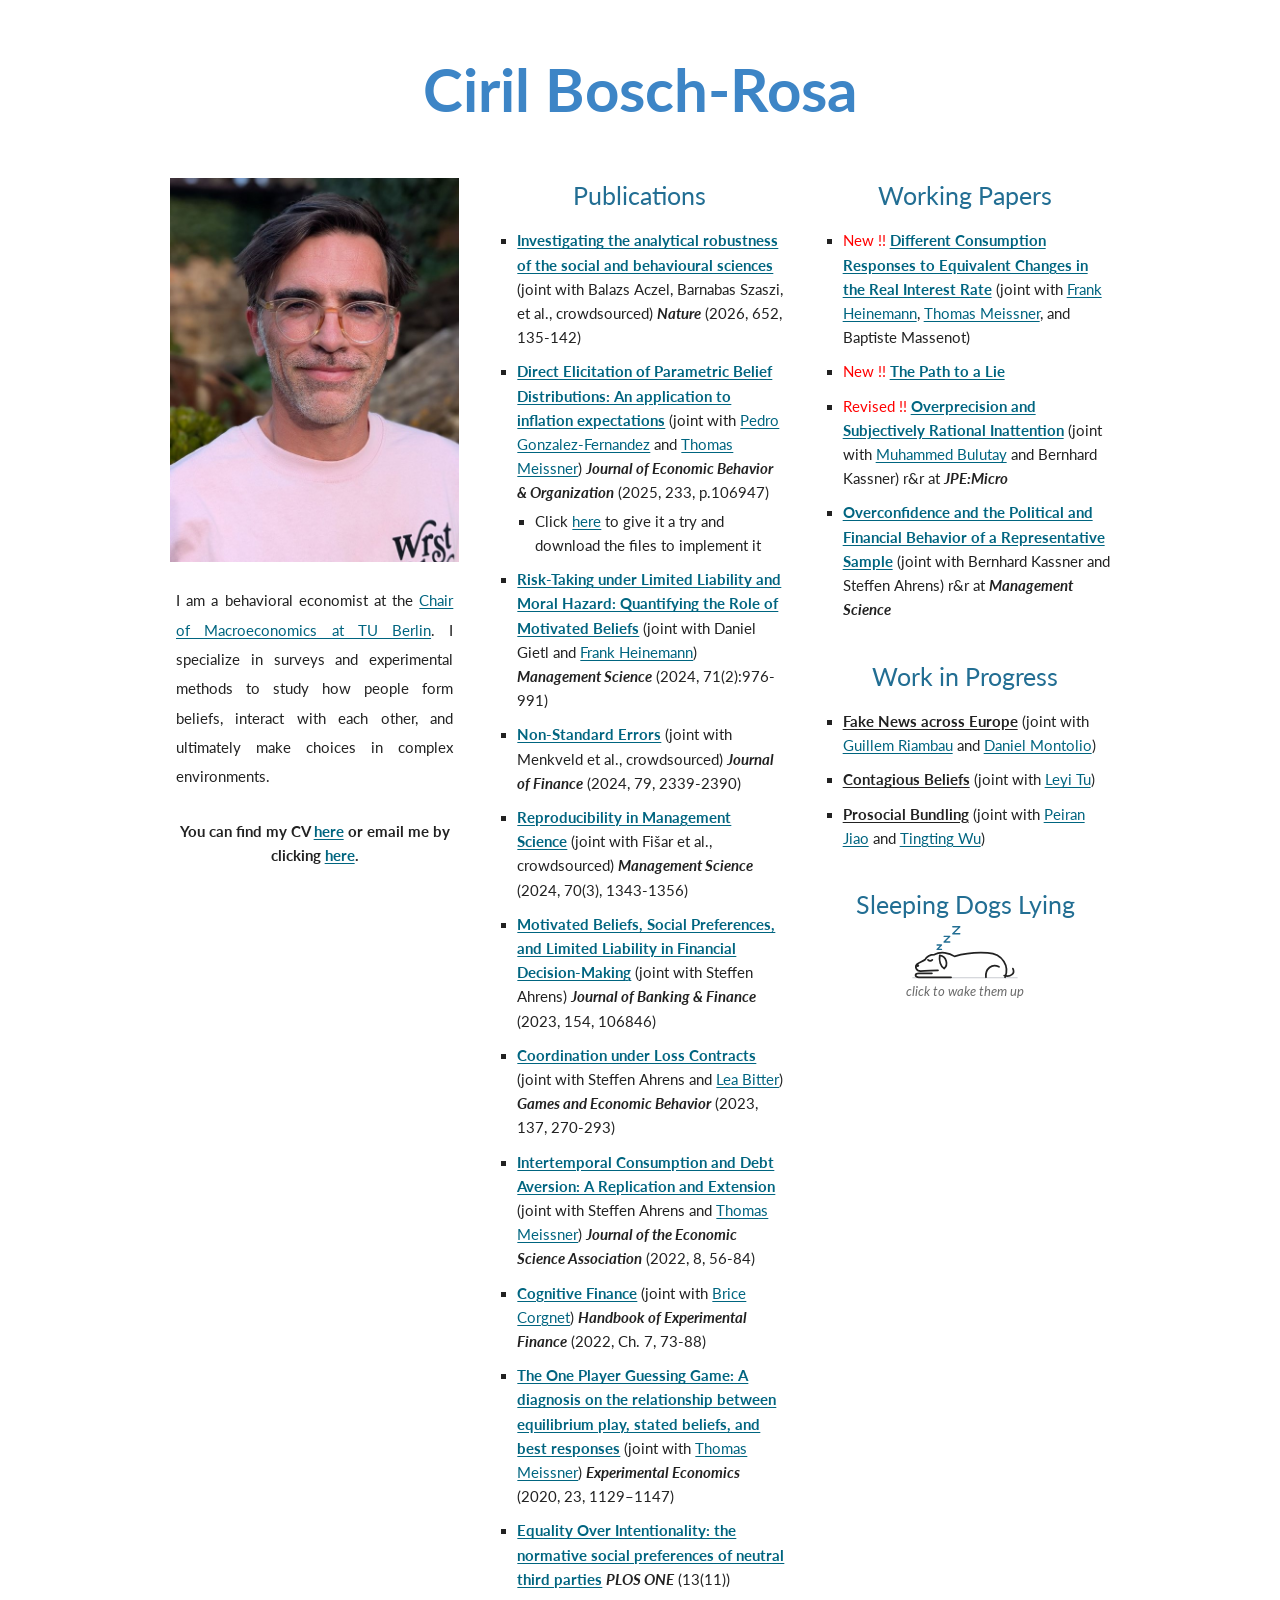
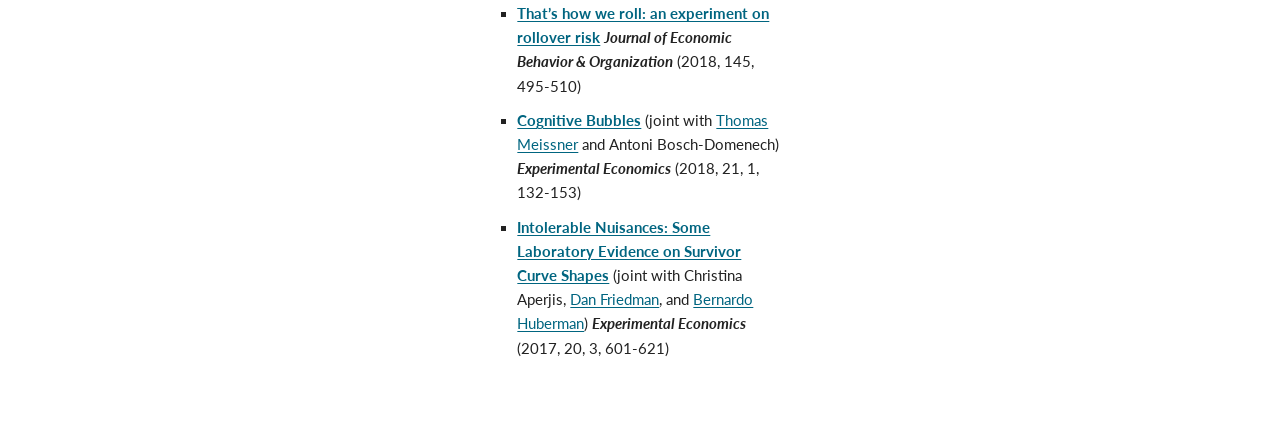
==== commit da0b69cd: "Rename the overconfidence working paper to its new title; author order Kassner, Ahrens Co-Authored-B" ====
--- a/index.html
+++ b/index.html
@@ -37,7 +37,7 @@
 
   <!-- Middle column: publications -->
   <div class="col">
-    <section aria-labelledby="publications">
+    <section class="pubs" aria-labelledby="publications">
       <h2 id="publications">Publications</h2>
       <ul class="papers">
 
@@ -80,13 +80,13 @@
   <!-- Right column: working papers, work in progress, sleeping dogs lying -->
   <div class="col">
 
-    <section aria-labelledby="working-papers">
+    <section class="wps" aria-labelledby="working-papers">
       <h2 id="working-papers">Working Papers</h2>
       <ul class="papers">
         <li><span class="flag">New !!</span> <a class="t" href="https://papers.boschrosa.com/consumption.pdf">Different Consumption Responses to Equivalent Changes in the Real Interest Rate</a> (joint with <a href="https://www.tu.berlin/macroeconomics/team/prof-dr-frank-heinemann">Frank Heinemann</a>, <a href="https://tmeissner.com/">Thomas Meissner</a>, and Baptiste Massenot)</li>
         <li><span class="flag">New !!</span> <a class="t" href="https://papers.boschrosa.com/Path.pdf">The Path to a Lie</a></li>
         <li><span class="flag">Revised !!</span> <a class="t" href="https://papers.boschrosa.com/Irrational.pdf">Overprecision and Subjectively Rational Inattention</a> (joint with <a href="https://sites.google.com/view/muhammedbulutay/about-me">Muhammed Bulutay</a> and Bernhard Kassner) r&amp;r at <span class="j">JPE:Micro</span></li>
-        <li><a class="t" href="https://papers.boschrosa.com/ExpectedError.pdf">The Effects of Overconfidence on the Political and Financial Behavior of a Representative Sample</a> (joint with Steffen Ahrens and Bernhard Kassner) r&amp;r at <span class="j">Management Science</span></li>
+        <li><a class="t" href="https://papers.boschrosa.com/ExpectedError.pdf">Overconfidence and the Political and Financial Behavior of a Representative Sample</a> (joint with Bernhard Kassner and Steffen Ahrens) r&amp;r at <span class="j">Management Science</span></li>
       </ul>
     </section>
 
--- a/style.css
+++ b/style.css
@@ -120,12 +120,21 @@
   100% { opacity: 0; transform: translate(2px, -5px); }
 }
 
-/* Tablets and phones: one column, in the same order */
+/* Tablets and phones: one column. The column wrappers dissolve so the sections can be
+   reordered: photo and bio, working papers, publications, work in progress, sleeping dogs. */
 @media (max-width: 820px) {
   .site { padding-block: 40px 56px; }
   .name { font-size: 46px; margin-bottom: 36px; }
-  .columns { grid-template-columns: minmax(0, 1fr); gap: 44px; }
-  .about { width: 100%; max-width: 420px; margin-inline: auto; }
+  .columns { display: flex; flex-direction: column; gap: 44px; }
+  .col:not(.about) { display: contents; }
+  .col > section + section,
+  .col > details + section,
+  .col > section + details { margin-top: 0; }
+  .about { width: 100%; max-width: 420px; margin-inline: auto; order: 0; }
+  .wps { order: 1; }
+  .pubs { order: 2; }
+  .wip { order: 3; }
+  .fold { order: 4; }
 }
 @media (max-width: 420px) {
   .name { font-size: 38px; }
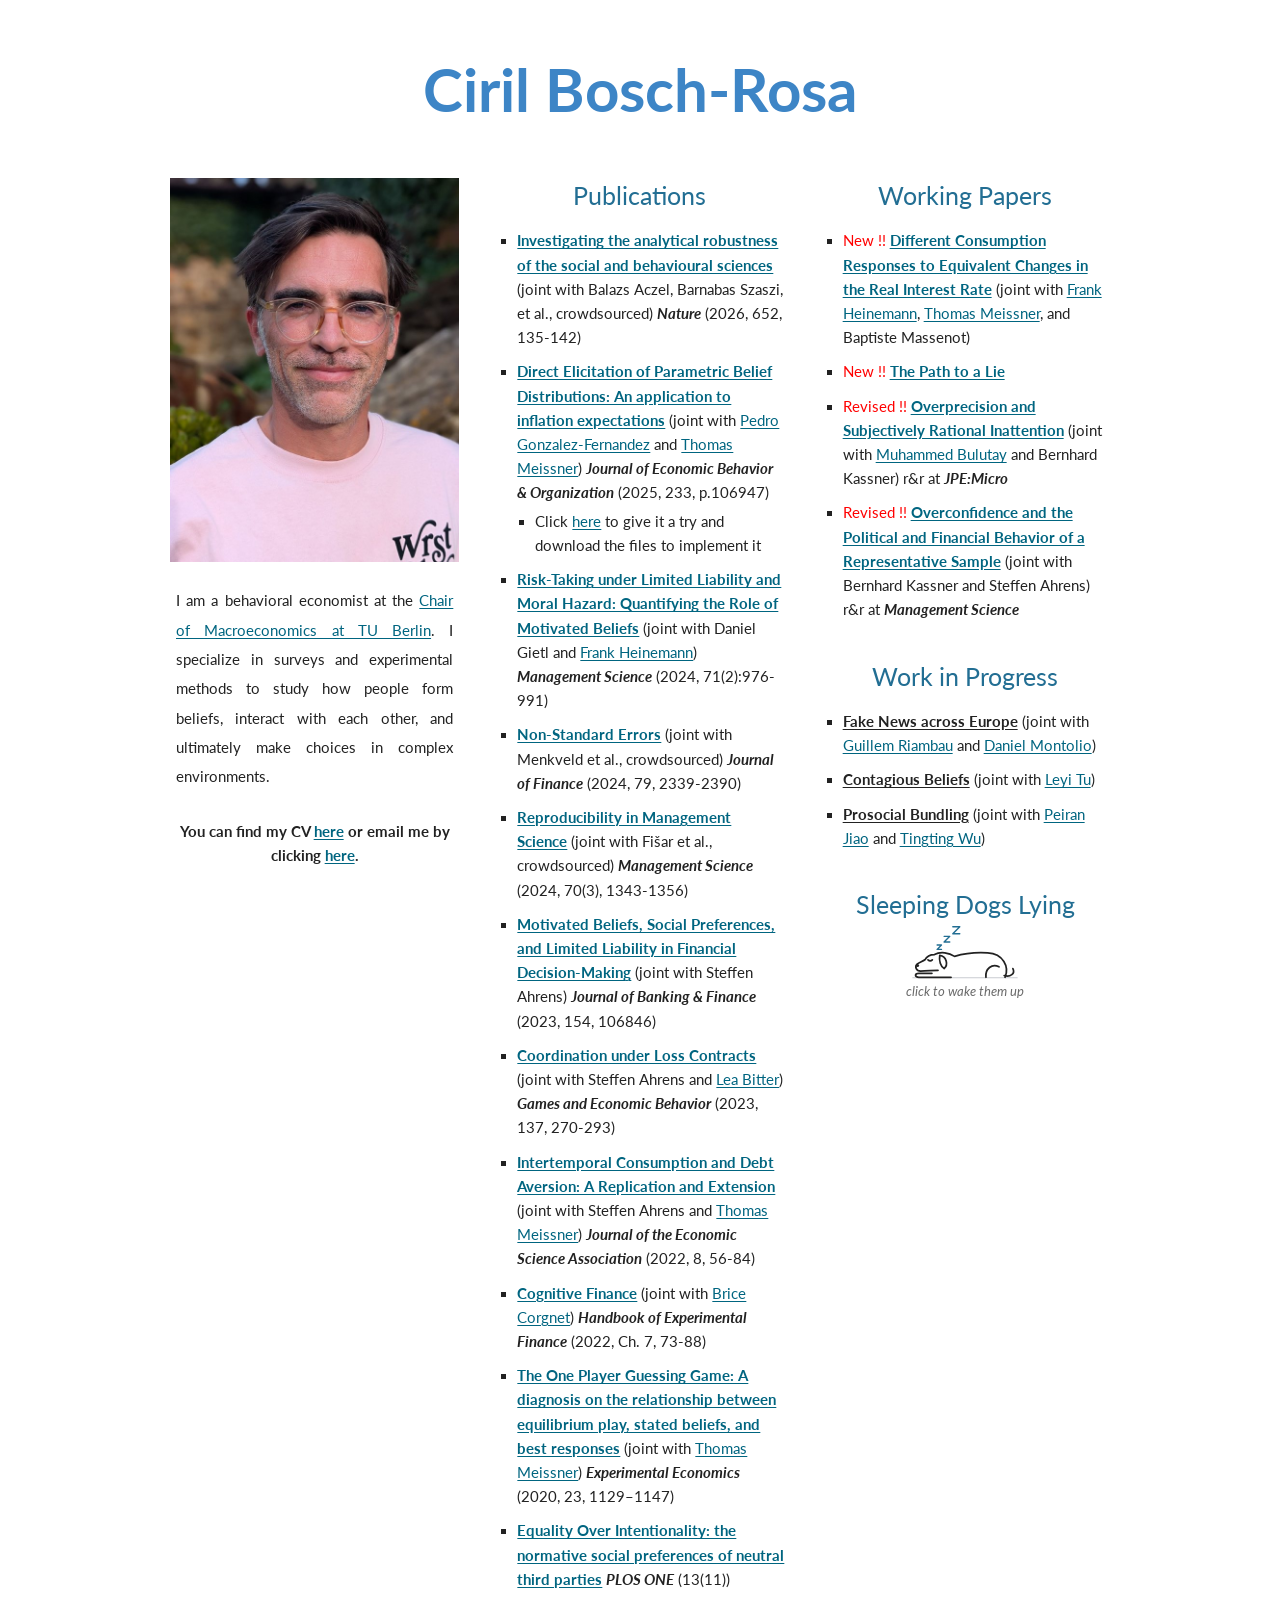
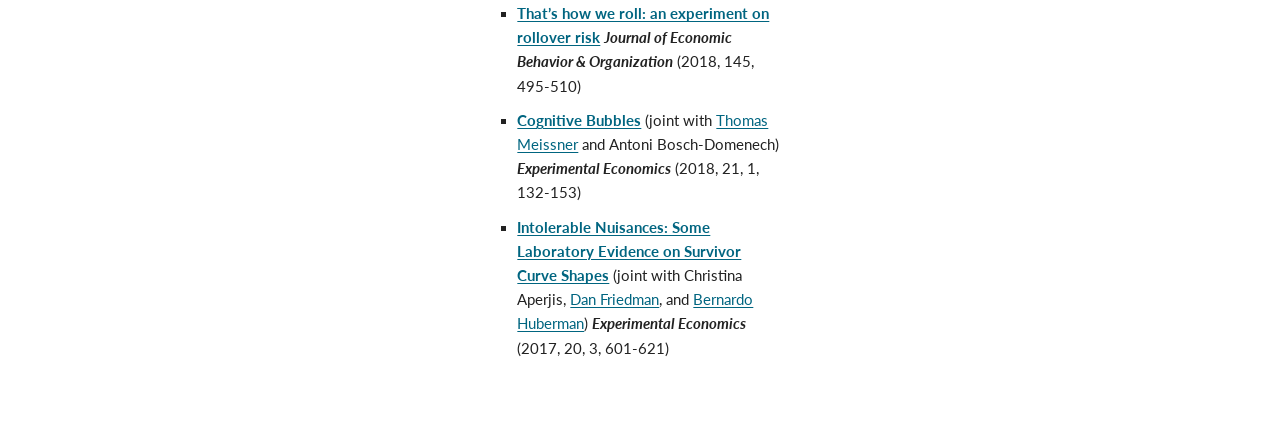
==== commit c73e13f7: "Mark the overconfidence working paper as revised Co-Authored-By: Claude Opus 5.5 <noreply@anthropic." ====
--- a/index.html
+++ b/index.html
@@ -86,7 +86,7 @@
         <li><span class="flag">New !!</span> <a class="t" href="https://papers.boschrosa.com/consumption.pdf">Different Consumption Responses to Equivalent Changes in the Real Interest Rate</a> (joint with <a href="https://www.tu.berlin/macroeconomics/team/prof-dr-frank-heinemann">Frank Heinemann</a>, <a href="https://tmeissner.com/">Thomas Meissner</a>, and Baptiste Massenot)</li>
         <li><span class="flag">New !!</span> <a class="t" href="https://papers.boschrosa.com/Path.pdf">The Path to a Lie</a></li>
         <li><span class="flag">Revised !!</span> <a class="t" href="https://papers.boschrosa.com/Irrational.pdf">Overprecision and Subjectively Rational Inattention</a> (joint with <a href="https://sites.google.com/view/muhammedbulutay/about-me">Muhammed Bulutay</a> and Bernhard Kassner) r&amp;r at <span class="j">JPE:Micro</span></li>
-        <li><a class="t" href="https://papers.boschrosa.com/ExpectedError.pdf">Overconfidence and the Political and Financial Behavior of a Representative Sample</a> (joint with Bernhard Kassner and Steffen Ahrens) r&amp;r at <span class="j">Management Science</span></li>
+        <li><span class="flag">Revised !!</span> <a class="t" href="https://papers.boschrosa.com/ExpectedError.pdf">Overconfidence and the Political and Financial Behavior of a Representative Sample</a> (joint with Bernhard Kassner and Steffen Ahrens) r&amp;r at <span class="j">Management Science</span></li>
       </ul>
     </section>
 
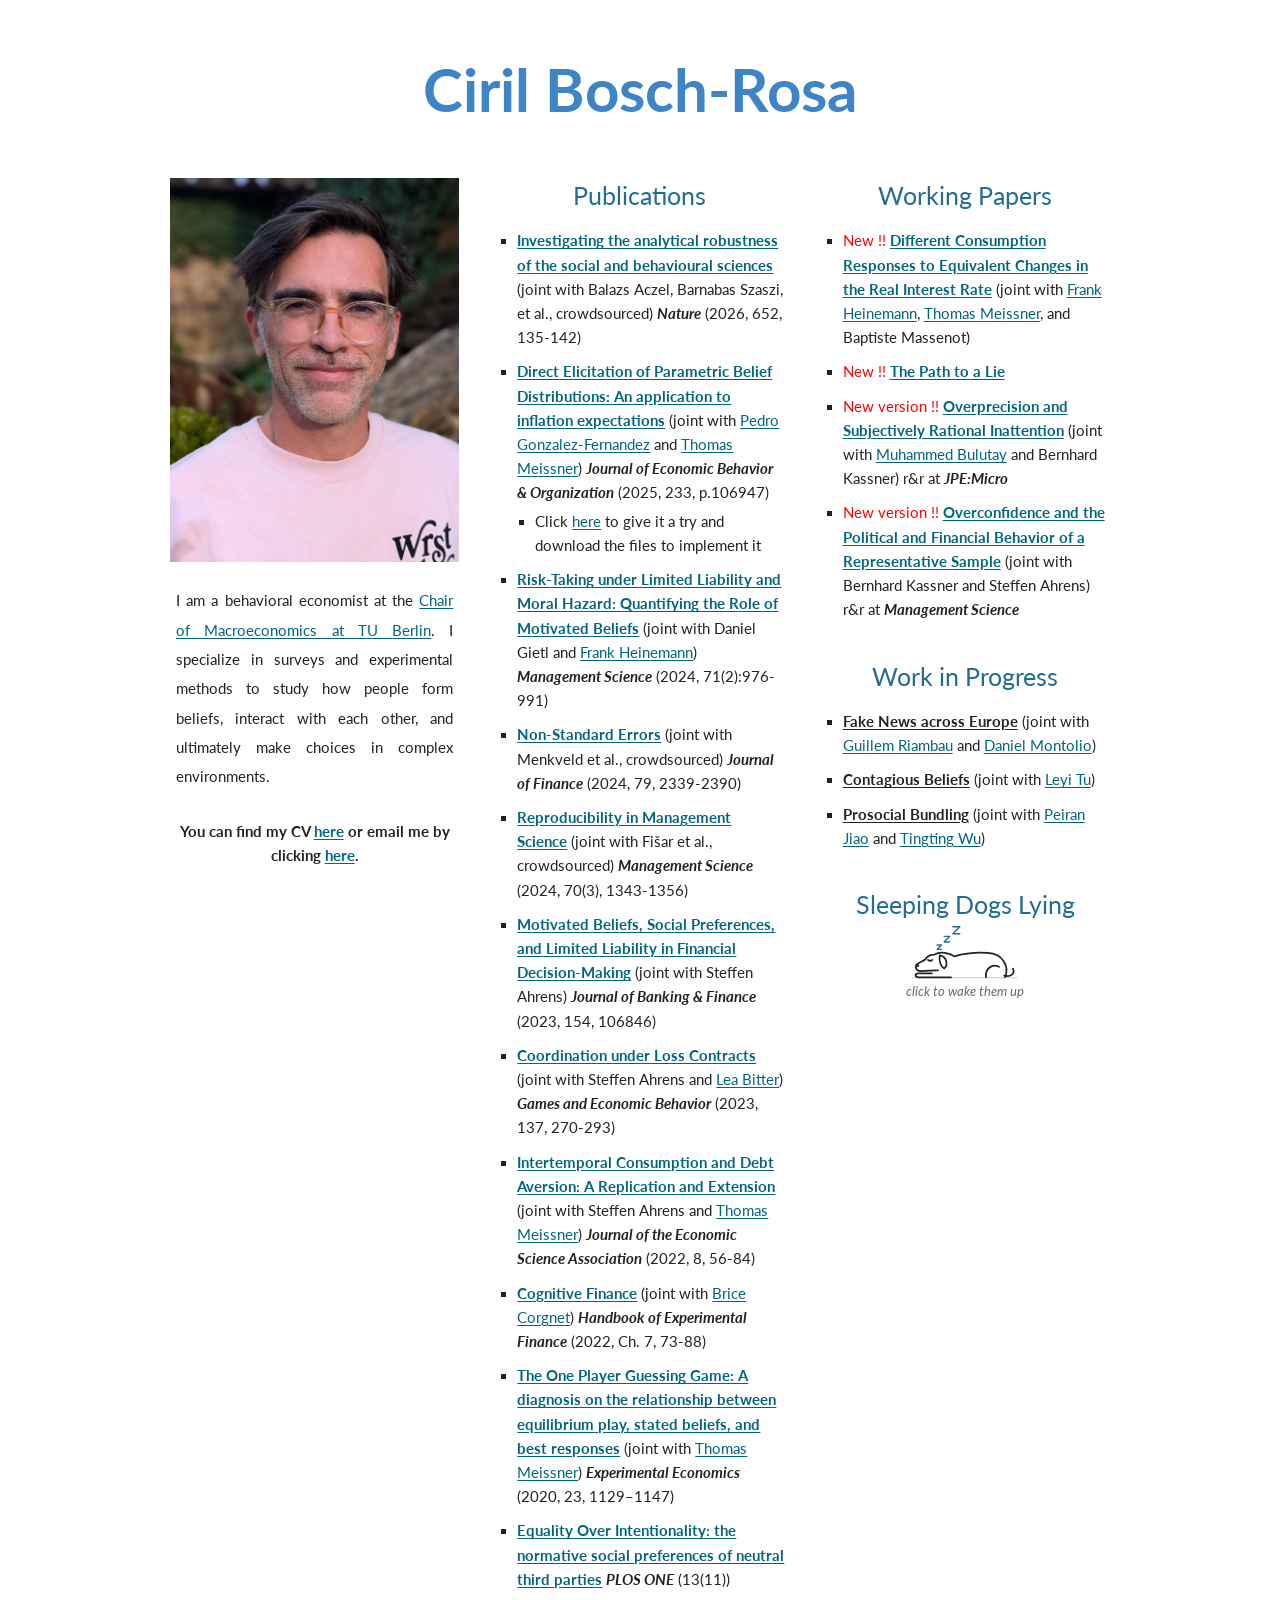
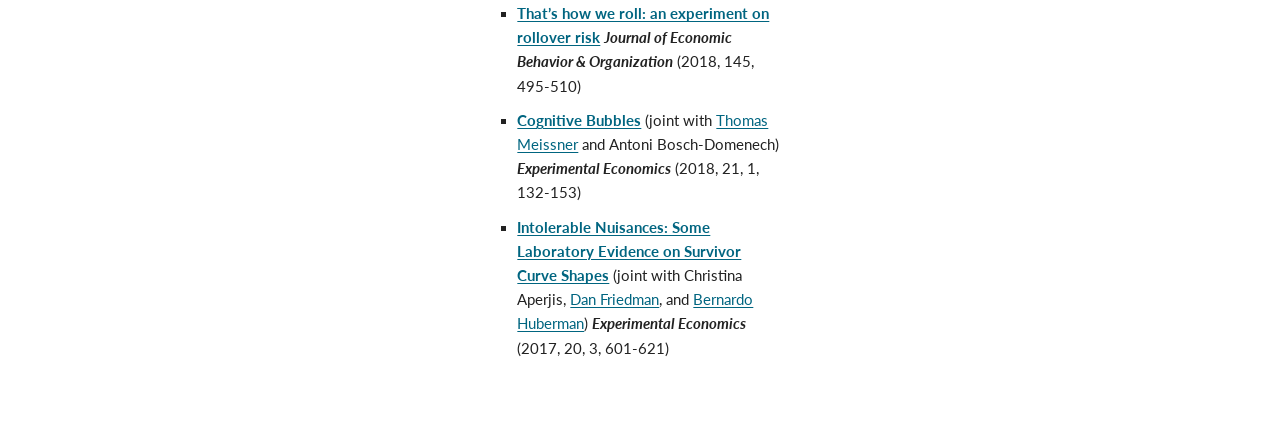
==== commit 83038889: "Label the two revised working papers "New version !!" instead of "Revised !!" Co-Authored-By: Claude" ====
--- a/index.html
+++ b/index.html
@@ -85,8 +85,8 @@
       <ul class="papers">
         <li><span class="flag">New !!</span> <a class="t" href="https://papers.boschrosa.com/consumption.pdf">Different Consumption Responses to Equivalent Changes in the Real Interest Rate</a> (joint with <a href="https://www.tu.berlin/macroeconomics/team/prof-dr-frank-heinemann">Frank Heinemann</a>, <a href="https://tmeissner.com/">Thomas Meissner</a>, and Baptiste Massenot)</li>
         <li><span class="flag">New !!</span> <a class="t" href="https://papers.boschrosa.com/Path.pdf">The Path to a Lie</a></li>
-        <li><span class="flag">Revised !!</span> <a class="t" href="https://papers.boschrosa.com/Irrational.pdf">Overprecision and Subjectively Rational Inattention</a> (joint with <a href="https://sites.google.com/view/muhammedbulutay/about-me">Muhammed Bulutay</a> and Bernhard Kassner) r&amp;r at <span class="j">JPE:Micro</span></li>
-        <li><span class="flag">Revised !!</span> <a class="t" href="https://papers.boschrosa.com/ExpectedError.pdf">Overconfidence and the Political and Financial Behavior of a Representative Sample</a> (joint with Bernhard Kassner and Steffen Ahrens) r&amp;r at <span class="j">Management Science</span></li>
+        <li><span class="flag">New version !!</span> <a class="t" href="https://papers.boschrosa.com/Irrational.pdf">Overprecision and Subjectively Rational Inattention</a> (joint with <a href="https://sites.google.com/view/muhammedbulutay/about-me">Muhammed Bulutay</a> and Bernhard Kassner) r&amp;r at <span class="j">JPE:Micro</span></li>
+        <li><span class="flag">New version !!</span> <a class="t" href="https://papers.boschrosa.com/ExpectedError.pdf">Overconfidence and the Political and Financial Behavior of a Representative Sample</a> (joint with Bernhard Kassner and Steffen Ahrens) r&amp;r at <span class="j">Management Science</span></li>
       </ul>
     </section>
 
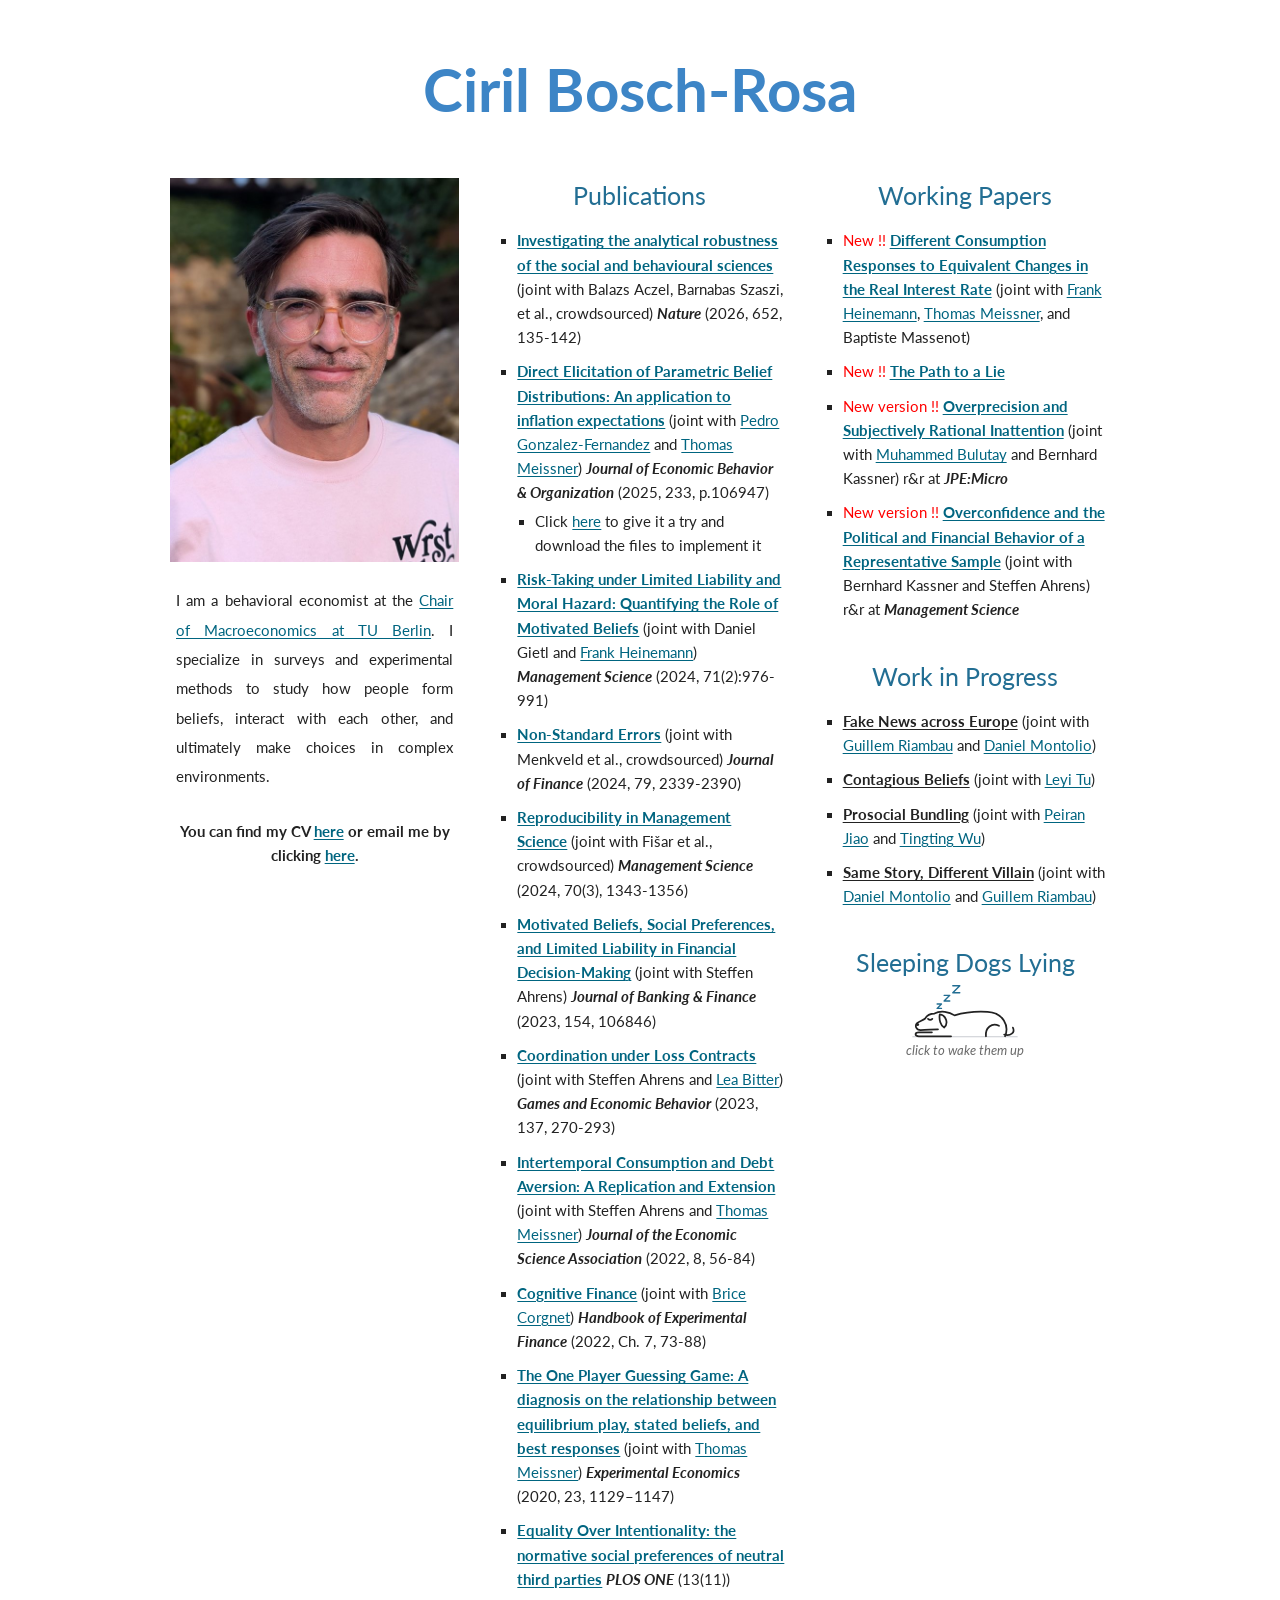
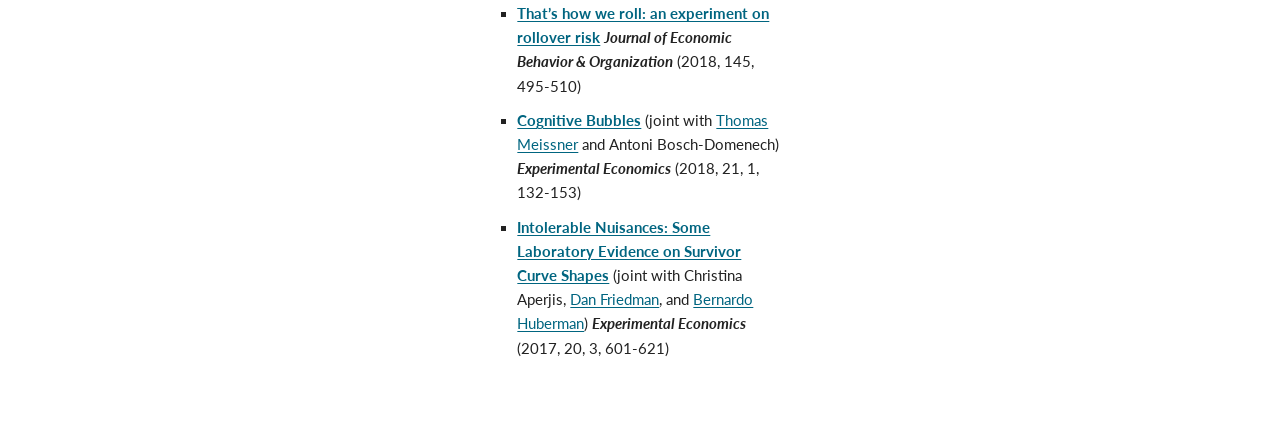
==== commit 11639a27: "Add 'Same Story, Different Villain' to work in progress Co-Authored-By: Claude Opus 5.5 <noreply@ant" ====
--- a/index.html
+++ b/index.html
@@ -96,6 +96,7 @@
         <li><span class="t">Fake News across Europe</span> (joint with <a href="http://guillemriambau.com/">Guillem Riambau</a> and <a href="https://sites.google.com/site/danielmontolio2">Daniel Montolio</a>)</li>
         <li><span class="t">Contagious Beliefs</span> (joint with <a href="https://www.econ.lmu.de/en/persons/contact-page/contact-page_6721.html">Leyi Tu</a>)</li>
         <li><span class="t">Prosocial Bundling</span> (joint with <a href="https://peiranjiao.wordpress.com/">Peiran Jiao</a> and <a href="https://sites.google.com/view/tingtingwuecon/home">Tingting Wu</a>)</li>
+        <li><span class="t">Same Story, Different Villain</span> (joint with <a href="https://sites.google.com/site/danielmontolio2">Daniel Montolio</a> and <a href="http://guillemriambau.com/">Guillem Riambau</a>)</li>
       </ul>
     </section>
 
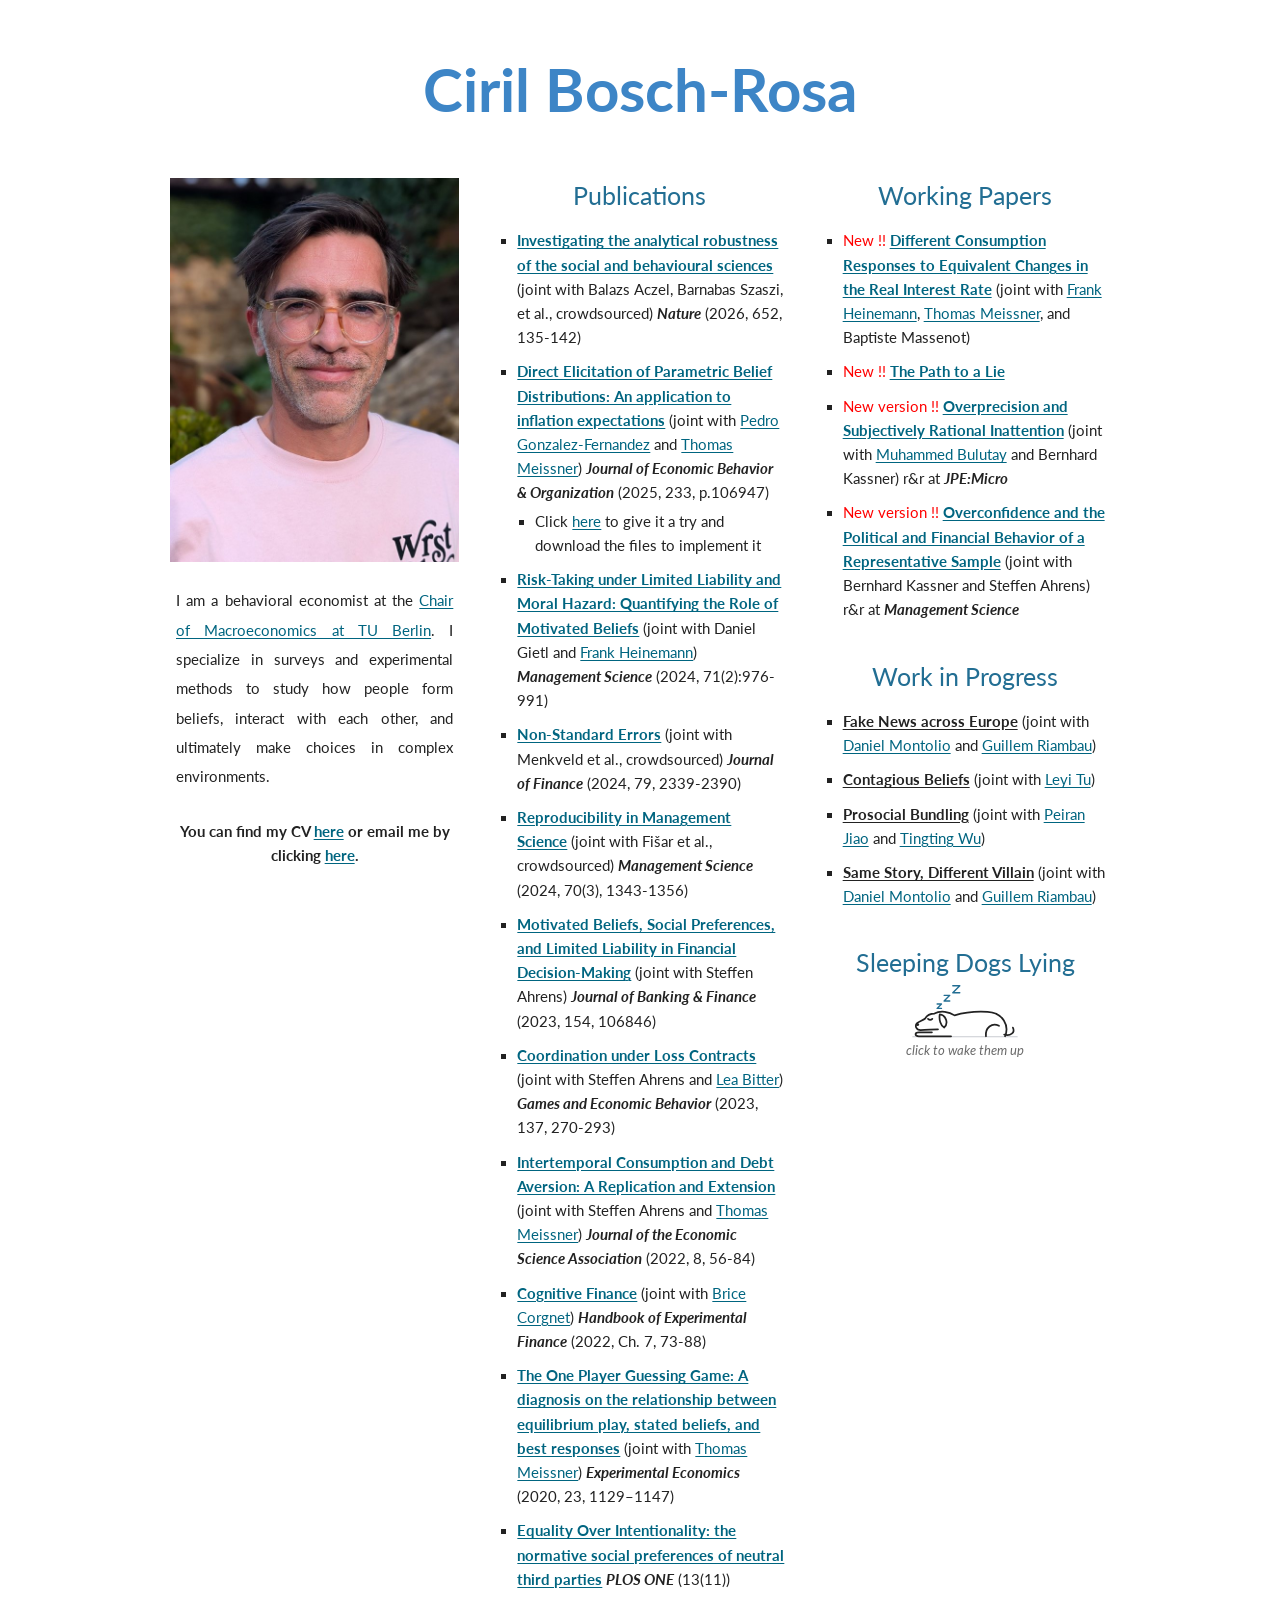
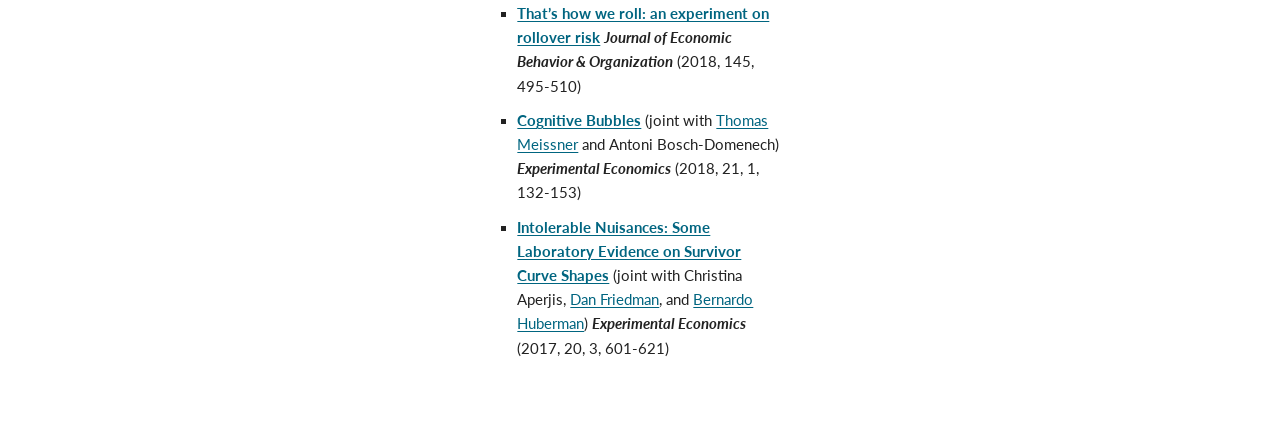
==== commit 6fbe0f82: "List Fake News coauthors alphabetically Co-Authored-By: Claude Opus 5.5 <noreply@anthropic.com> Clau" ====
--- a/index.html
+++ b/index.html
@@ -93,7 +93,7 @@
     <section class="wip" aria-labelledby="in-progress">
       <h2 id="in-progress">Work in Progress</h2>
       <ul class="papers">
-        <li><span class="t">Fake News across Europe</span> (joint with <a href="http://guillemriambau.com/">Guillem Riambau</a> and <a href="https://sites.google.com/site/danielmontolio2">Daniel Montolio</a>)</li>
+        <li><span class="t">Fake News across Europe</span> (joint with <a href="https://sites.google.com/site/danielmontolio2">Daniel Montolio</a> and <a href="http://guillemriambau.com/">Guillem Riambau</a>)</li>
         <li><span class="t">Contagious Beliefs</span> (joint with <a href="https://www.econ.lmu.de/en/persons/contact-page/contact-page_6721.html">Leyi Tu</a>)</li>
         <li><span class="t">Prosocial Bundling</span> (joint with <a href="https://peiranjiao.wordpress.com/">Peiran Jiao</a> and <a href="https://sites.google.com/view/tingtingwuecon/home">Tingting Wu</a>)</li>
         <li><span class="t">Same Story, Different Villain</span> (joint with <a href="https://sites.google.com/site/danielmontolio2">Daniel Montolio</a> and <a href="http://guillemriambau.com/">Guillem Riambau</a>)</li>
